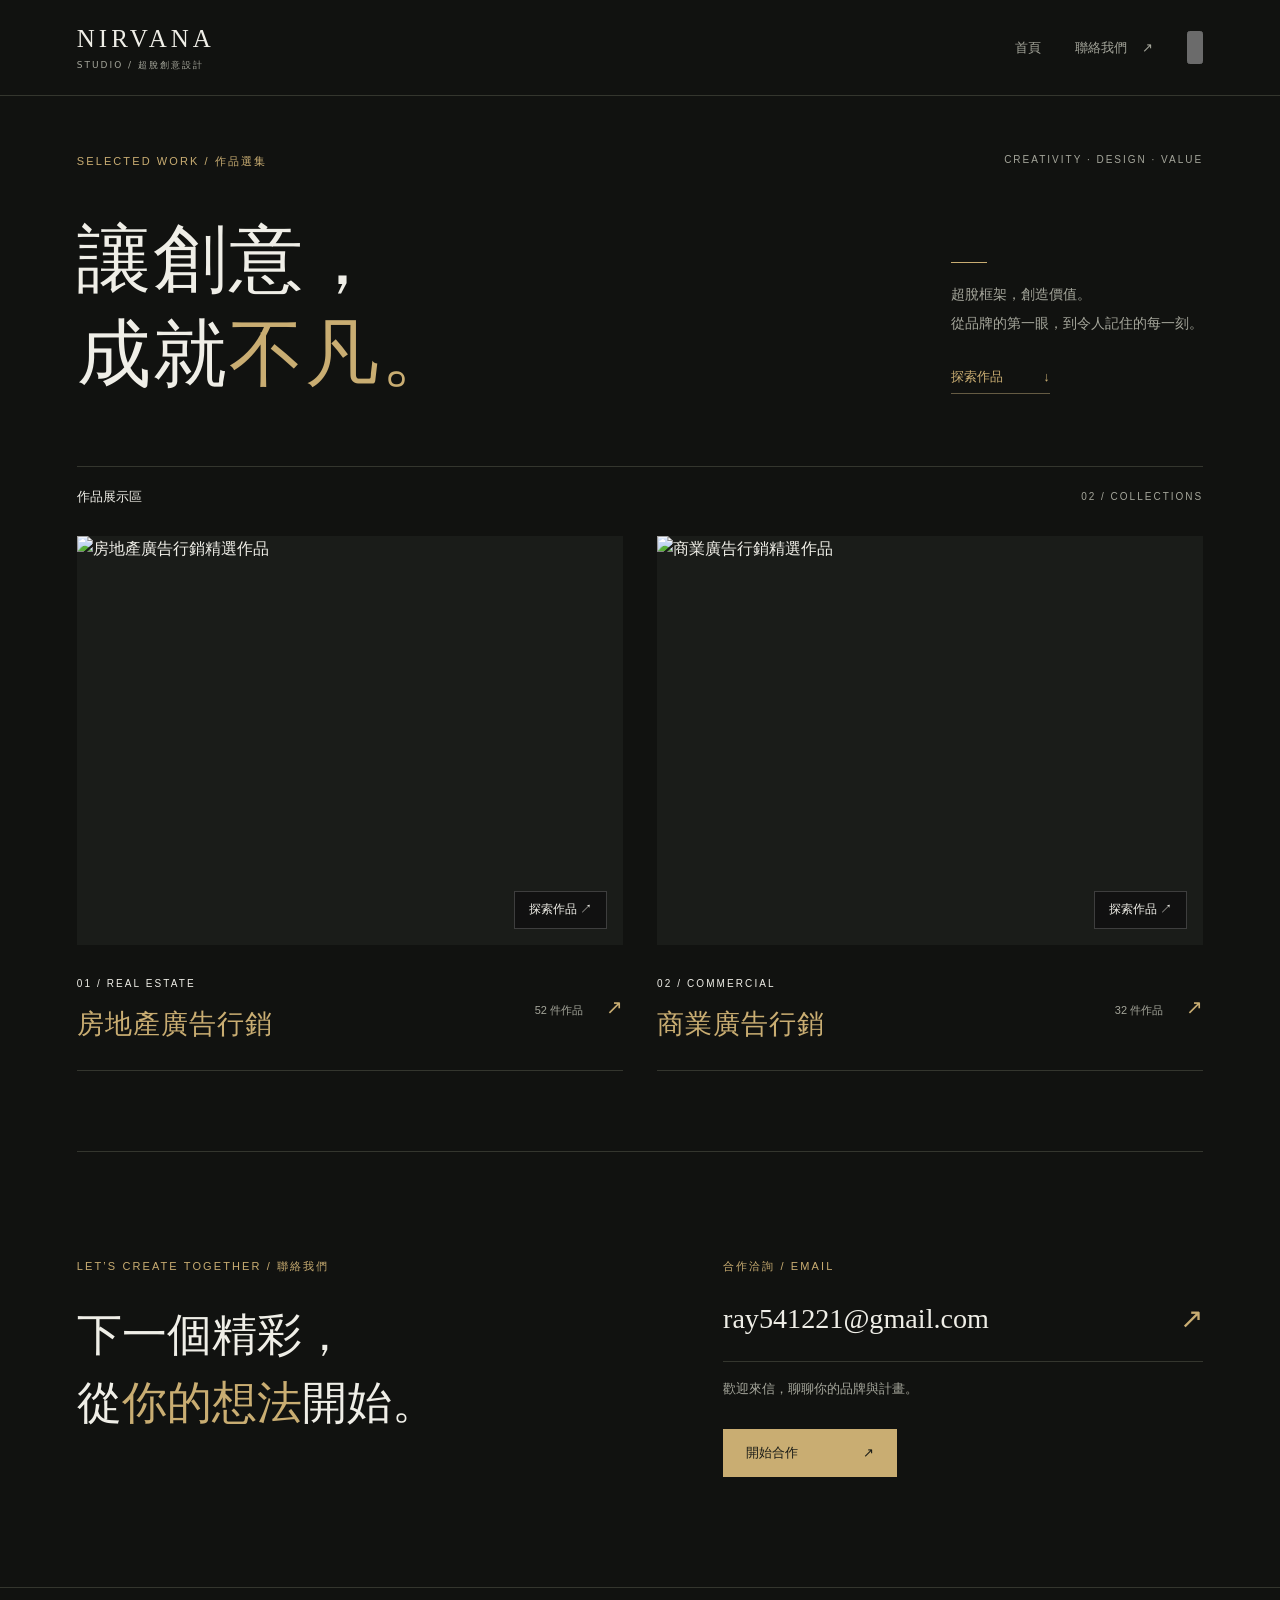
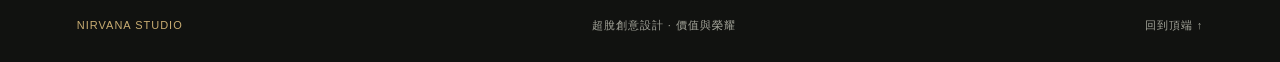
==== Nirvana_Studio/page2.html @ 7a921167 "Add portfolio music toggle to showcase page" ====
<!doctype html>
<html lang="zh-Hant">
<head>
  <meta charset="utf-8">
  <meta name="viewport" content="width=device-width, initial-scale=1">
  <meta name="theme-color" content="#111210">
  <meta name="description" content="Nirvana Studio 超脫創意設計，探索房地產廣告與商業品牌設計作品，讓創意成就價值與榮耀。">
  <title>作品展示與聯絡｜Nirvana Studio</title>
  <link rel="stylesheet" href="./studio.css?v=20261015">
  <script src="./audio.js?v=20261015" defer></script>
</head>
<body>
  <a class="skip-link" href="#main">跳至主要內容</a>
  <header class="site-header">
    <a class="brand" href="./index.html" aria-label="Nirvana Studio 首頁">NIRVANA<span>STUDIO / 超脫創意設計</span></a>
    <nav aria-label="主要導覽">
      <a href="./index.html">首頁</a>
      <a href="./page2.html#contact">聯絡我們 <span aria-hidden="true">↗</span></a>
    <button class="site-audio-toggle" data-audio-toggle type="button" aria-label="開啟背景音樂" aria-pressed="false" title="開啟背景音樂"><svg viewBox="0 0 360 360" aria-hidden="true" focusable="false"><g fill="none" stroke="currentColor" stroke-linecap="round" stroke-linejoin="round"><path d="M84 154h44l66-54v160l-66-54H84z" stroke-width="18"/><path data-audio-slash d="M112 108l154 144" stroke-width="21"/></g></svg></button></nav>
  </header>
  <audio id="portfolioAudio" data-portfolio-audio src="https://cdn.pixabay.com/download/audio/2026/03/29/audio_72a9ff54fb.mp3?filename=atlasaudio-ambient-cinematic-510518.mp3" preload="none"></audio>
  <main id="main">
    <section class="intro shell" id="works">
      <div class="intro-top"><span class="eyebrow">SELECTED WORK / 作品選集</span><span class="edition">CREATIVITY · DESIGN · VALUE</span></div>
      <div class="intro-row">
        <h1>讓創意，<br>成就<span class="gold">不凡。</span></h1>
        <div class="intro-note"><span class="small-rule"></span><p>超脫框架，創造價值。<br>從品牌的第一眼，到令人記住的每一刻。</p><a class="text-link" href="#collection">探索作品 <span aria-hidden="true">↓</span></a></div>
      </div>
      <div class="section-label" id="collection"><span>作品展示區</span><span>02 / COLLECTIONS</span></div>
      <div class="work-grid">
        <a class="work-card" href="./房地產廣告行銷.html"><div class="work-image"><img src="./assets/thumbs/房地產廣告行銷封面.webp" alt="房地產廣告行銷精選作品" width="960" height="720" decoding="async" fetchpriority="high"><span class="image-cta">探索作品 ↗</span></div><div class="work-meta"><div><span class="eyebrow" style="color:var(--ink)">01 / REAL ESTATE</span><h2 class="gold">房地產廣告行銷</h2></div><span class="work-count">52 件作品 <span aria-hidden="true">↗</span></span></div></a>
        <a class="work-card" href="./商業廣告行銷.html"><div class="work-image"><img src="./assets/thumbs/商業廣告行銷封面.webp" alt="商業廣告行銷精選作品" width="960" height="720" decoding="async" loading="lazy"><span class="image-cta">探索作品 ↗</span></div><div class="work-meta"><div><span class="eyebrow" style="color:var(--ink)">02 / COMMERCIAL</span><h2 class="gold">商業廣告行銷</h2></div><span class="work-count">32 件作品 <span aria-hidden="true">↗</span></span></div></a>
      </div>
    </section>
    <section class="contact shell" id="contact">
      <div><span class="eyebrow">LET’S CREATE TOGETHER / 聯絡我們</span><h2>下一個精彩，<br>從<span class="gold">你的想法</span>開始。</h2></div>
      <div class="contact-info"><span class="eyebrow">合作洽詢 / EMAIL</span><a class="email-link" href="mailto:ray541221@gmail.com">ray541221@gmail.com <span aria-hidden="true">↗</span></a><p>歡迎來信，聊聊你的品牌與計畫。</p><a class="contact-button" href="mailto:ray541221@gmail.com">開始合作 <span aria-hidden="true">↗</span></a></div>
    </section>
  </main>
  <footer class="site-footer"><a href="./index.html">NIRVANA STUDIO</a><span>超脫創意設計 · 價值與榮耀</span><a href="#main">回到頂端 ↑</a></footer>
</body>
</html>
---- Nirvana_Studio/studio.css ----
:root{color-scheme:dark;--bg:#111210;--panel:#1a1c19;--ink:#efeee7;--muted:#a5a69b;--gold:#c9ad72;--line:#34362e;--serif:Georgia,"Noto Serif TC","Songti TC",serif}
*{box-sizing:border-box}html{scroll-behavior:smooth;scroll-padding-top:110px}body{margin:0;background:var(--bg);color:var(--ink);font-family:-apple-system,BlinkMacSystemFont,"Segoe UI","Noto Sans TC",sans-serif;line-height:1.65}a{color:inherit;text-decoration:none}button{font:inherit;cursor:pointer}a,button{-webkit-tap-highlight-color:transparent}button:focus-visible,a:focus-visible{outline:2px solid var(--gold);outline-offset:6px}::selection{background:var(--gold);color:var(--bg)}[hidden]{display:none!important}.gold{color:var(--gold)}.muted{color:var(--muted)}.shell{width:min(1320px,88%);margin-inline:auto}.eyebrow{font-size:11px;font-weight:500;letter-spacing:2.1px;color:var(--gold)}.site-header{min-height:96px;padding:18px 6%;display:flex;align-items:center;justify-content:space-between;gap:28px;border-bottom:1px solid var(--line);background:var(--bg);position:sticky;top:0;z-index:10}.brand{font-family:var(--serif);letter-spacing:4px;font-size:25px;line-height:1.3}.brand span{display:block;font-family:system-ui,sans-serif;font-size:9px;letter-spacing:2px;margin-top:5px;color:var(--muted)}nav{display:flex;align-items:center;gap:34px}nav a{font-size:13px;color:var(--muted);padding-block:8px}nav a:hover,nav a[aria-current]{color:var(--gold)}nav a:last-child{border:1px solid #655b43;padding:10px 17px;color:var(--gold)}nav a span{margin-left:12px}.skip-link{position:fixed;top:-100px;left:12px;padding:12px;background:var(--gold);color:#111;z-index:50}.skip-link:focus{top:12px}.intro{padding-top:56px}.intro-top{display:flex;justify-content:space-between;gap:20px}.edition{font-size:10px;letter-spacing:2px;color:var(--muted)}.intro-row{display:flex;justify-content:space-between;align-items:flex-end;gap:50px;padding:42px 0 64px}h1,h2,p{margin:0}h1{font-family:var(--serif);font-size:clamp(44px,5.8vw,80px);line-height:1.28;font-weight:400;letter-spacing:2px}.intro-note{max-width:360px;padding-bottom:8px}.intro-note p{color:var(--muted);font-size:14px;line-height:2.1;margin:17px 0 24px}.small-rule{display:block;width:36px;height:1px;background:var(--gold)}.text-link{color:var(--gold);display:inline-flex;gap:40px;align-items:center;font-size:13px;border-bottom:1px solid #655b43;padding:0 0 6px}.section-label{display:flex;align-items:center;justify-content:space-between;border-top:1px solid var(--line);padding:19px 0 28px;font-size:13px}.section-label span:last-child{font-size:10px;letter-spacing:2px;color:var(--muted)}.work-grid{display:grid;grid-template-columns:1fr 1fr;gap:34px}.work-card{display:block;min-width:0}.work-image{position:relative;overflow:hidden;aspect-ratio:4/3;background:var(--panel)}.work-image img{width:100%;height:100%;display:block;object-fit:contain;transition:transform .35s ease}.work-card:hover .work-image img{transform:scale(1.025)}.image-cta{position:absolute;bottom:16px;right:16px;background:#111e;color:var(--ink);font-size:12px;padding:8px 14px;border:1px solid #ffffff30}.work-meta{display:flex;justify-content:space-between;align-items:center;gap:14px;padding:24px 0;border-bottom:1px solid var(--line)}.work-meta .eyebrow{font-size:10px}.work-meta h2{font-size:clamp(20px,2.1vw,29px);font-weight:400;letter-spacing:1px;margin-top:6px}.work-count{color:var(--muted);font-size:11px;white-space:nowrap}.work-count span{color:var(--gold);margin-left:20px;font-size:20px}.contact{display:grid;grid-template-columns:1.2fr 1fr;gap:70px;padding-block:100px 110px;margin-top:80px;border-top:1px solid var(--line)}.contact h2{font-family:var(--serif);font-size:clamp(32px,3.5vw,48px);font-weight:400;line-height:1.5;margin:24px 0 20px}.contact p{color:var(--muted);font-size:13px}.contact-info{align-self:center;min-width:0}.email-link{font-family:var(--serif);font-size:clamp(18px,2.2vw,29px);display:flex;gap:15px;justify-content:space-between;border-bottom:1px solid var(--line);padding:18px 0;margin-bottom:16px;overflow-wrap:anywhere}.email-link span{color:var(--gold)}.contact-button{display:inline-flex;justify-content:space-between;gap:65px;background:var(--gold);color:#191b16;padding:13px 23px;margin-top:30px;font-size:13px}.site-footer{display:flex;justify-content:space-between;gap:24px;padding:28px 6%;border-top:1px solid var(--line);font-size:11px;letter-spacing:1px;color:var(--muted)}.site-footer>a:first-child{color:var(--gold)}.portfolio{padding-top:30px;padding-bottom:60px}.back-link{font-size:12px;color:var(--muted)}.portfolio-heading{display:flex;justify-content:space-between;align-items:flex-end;gap:30px;padding:45px 0}.portfolio-heading h1{font-size:clamp(32px,4.5vw,58px);margin-top:16px}.portfolio-heading p{font-size:13px;line-height:2}.filters{display:flex;gap:8px;flex-wrap:wrap;padding:23px 0;border-top:1px solid var(--line);border-bottom:1px solid var(--line)}.filters button{border:1px solid var(--line);background:transparent;color:var(--muted);font-size:12px;min-height:44px;padding:9px 16px}.filters button[aria-pressed=true]{background:var(--gold);border-color:var(--gold);color:#171910}.filters button:hover{border-color:var(--gold)}.result-count{color:var(--muted);font-size:12px;padding-top:18px}.portfolio-group{margin-top:40px}.group-heading{display:flex;align-items:center;justify-content:space-between;margin-bottom:20px}.group-heading h2{font-family:var(--serif);font-weight:400;font-size:24px}.group-heading>span{color:var(--gold);font-size:10px;letter-spacing:2px}.gallery{display:grid;grid-template-columns:repeat(3,minmax(0,1fr));gap:28px 22px}.artwork{display:block;min-width:0}.artwork-frame{aspect-ratio:4/3;position:relative;overflow:hidden;background:var(--panel)}.artwork img{width:100%;height:100%;object-fit:contain;display:block;transition:transform .25s}.artwork:hover img{transform:scale(1.025)}.artwork-zoom{position:absolute;right:10px;bottom:10px;background:#111d;color:var(--gold);width:30px;height:30px;text-align:center;line-height:30px;border:1px solid #ffffff26}.artwork-caption{display:flex;justify-content:space-between;gap:10px;font-size:11px;color:var(--muted);padding-top:12px}.artwork-caption>span:last-child{color:var(--gold)}.portfolio-cta{margin-top:65px;padding-top:30px;border-top:1px solid var(--line);display:flex;justify-content:space-between;gap:25px;font-size:14px}.viewer{position:fixed;inset:0;width:100%;height:100%;max-width:none;max-height:none;margin:0;border:0;padding:0;background:#0d0e0c;color:var(--ink);overflow:hidden}.viewer[open]{display:flex;flex-direction:column}.viewer::backdrop{background:#000e}.viewer-toolbar{display:flex;justify-content:space-between;align-items:center;gap:15px;padding:16px 24px;border-bottom:1px solid var(--line);min-height:78px}.viewer-toolbar>span{font-size:13px}.viewer-toolbar>div{display:flex;gap:10px;flex-shrink:0}.viewer button{background:transparent;color:var(--ink);border:1px solid var(--line);min-height:44px;min-width:44px;padding:8px 16px;font-size:13px}.viewer button:hover{border-color:var(--gold);color:var(--gold)}.viewer-stage{flex:1;min-height:0;position:relative;display:flex;align-items:center;justify-content:center;padding:18px;touch-action:pan-y pinch-zoom}.viewer-stage img{display:block;max-width:100%;max-height:100%;object-fit:contain}.viewer-stage p{position:absolute;bottom:20px;background:#111e;color:var(--ink);padding:6px 14px;font-size:12px}.viewer-stage p:empty{display:none}.viewer-bottom{display:flex;gap:35px;align-items:center;justify-content:center;padding:14px 20px 20px}.viewer-bottom span{font-size:12px;min-width:75px;text-align:center;color:var(--muted)}
@media(min-width:1600px){.site-header,.site-footer{padding-inline:calc((100vw - 1320px)/2)}}
@media(max-width:900px){.gallery{grid-template-columns:repeat(2,minmax(0,1fr))}.intro-row{gap:25px}.intro-note{max-width:280px}.contact{gap:38px}.work-count{display:none}.portfolio-heading{align-items:flex-start;flex-direction:column;gap:18px}}
@media(max-width:600px){html{scroll-padding-top:112px}.shell{width:88%}.site-header{min-height:88px;padding-block:15px;gap:12px}.brand{font-size:18px;letter-spacing:2.6px}.brand span{font-size:7px;letter-spacing:.8px}nav{gap:14px}nav a{font-size:11px}nav a:last-child{padding:8px 0;border:none}nav a span{display:none}.intro{padding-top:30px}.edition{display:none}.eyebrow{font-size:9px;letter-spacing:1.5px}.intro-row{display:block;padding:30px 0 38px}h1{font-size:46px}.intro-note{max-width:none;margin-top:25px}.small-rule{display:none}.intro-note p{font-size:12px;margin:0 0 18px}.work-grid{grid-template-columns:1fr;gap:34px}.work-meta{padding:18px 0}.work-count{display:block}.work-meta h2{font-size:23px}.contact{grid-template-columns:1fr;gap:34px;padding-block:48px 55px;margin-top:52px}.contact h2{font-size:34px;margin:18px 0}.email-link{font-size:23px}.site-footer{flex-wrap:wrap;gap:14px;font-size:9px}.site-footer>span{order:3;flex-basis:100%}.portfolio{padding-top:22px}.portfolio-heading{padding:30px 0}.portfolio-heading h1{font-size:34px;letter-spacing:1px}.portfolio-heading p{font-size:12px}.filters{gap:7px}.filters button{padding:8px 11px;font-size:11px}.gallery{grid-template-columns:1fr;gap:25px}.group-heading h2{font-size:23px}.portfolio-cta{flex-direction:column;align-items:flex-start}.viewer-toolbar{padding:12px;gap:8px}.viewer-toolbar>span{font-size:11px}.viewer-toolbar>div{gap:6px}.viewer button{padding:8px 10px;font-size:12px}.viewer-stage{padding:8px}.viewer-bottom{padding-bottom:max(18px,env(safe-area-inset-bottom))}}
@media(prefers-reduced-motion:reduce){html{scroll-behavior:auto}*,*::before,*::after{transition:none!important}}
.viewer{height:100dvh;min-height:100dvh}.viewer.viewer-css-fullscreen{position:fixed;inset:0;width:100vw;height:100dvh;max-width:none;max-height:none;margin:0;z-index:2147483647}.viewer.viewer-css-fullscreen .viewer-toolbar{padding-top:max(16px,env(safe-area-inset-top))}.viewer.viewer-css-fullscreen .viewer-bottom{padding-bottom:max(20px,env(safe-area-inset-bottom))}body.viewer-css-fullscreen-active{overflow:hidden}
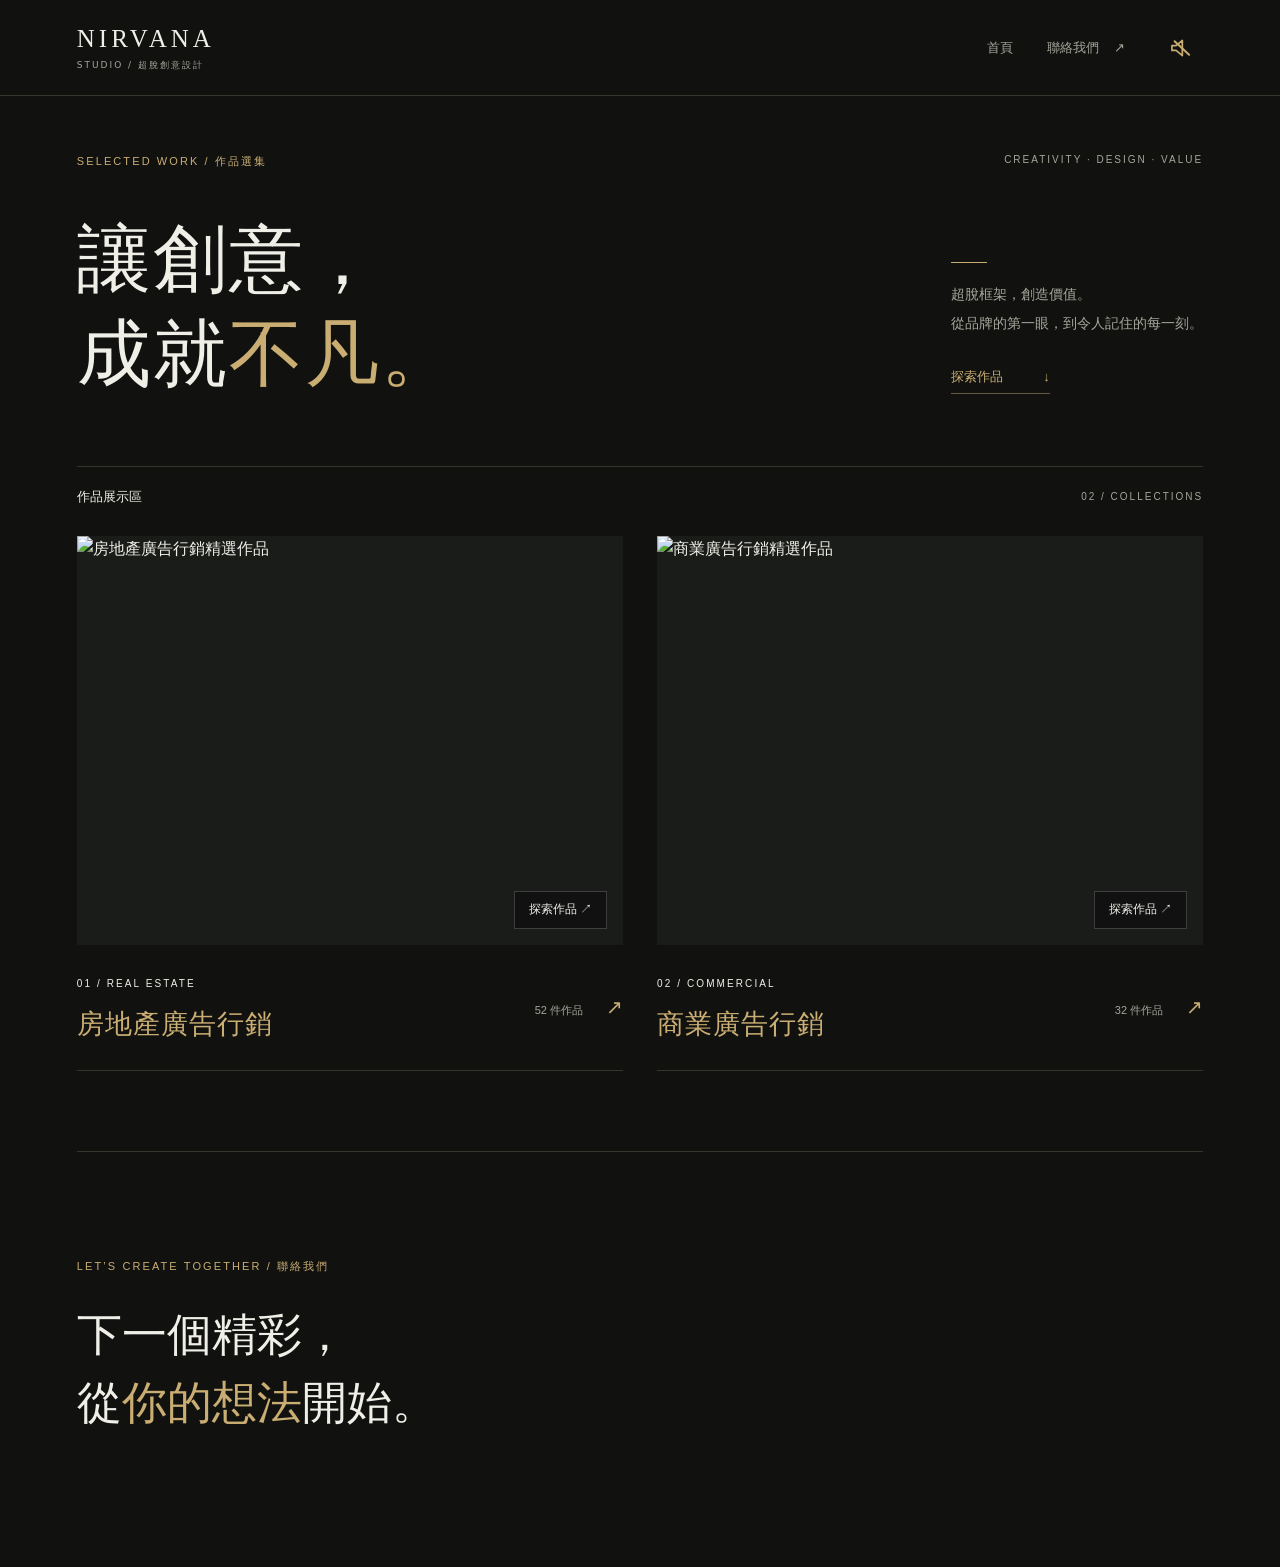
==== commit 0fb1509b: "Load self-hosted portfolio audio on showcase page" ====
--- a/Nirvana_Studio/page2.html
+++ b/Nirvana_Studio/page2.html
@@ -1,42 +1 @@
-<!doctype html>
-<html lang="zh-Hant">
-<head>
-  <meta charset="utf-8">
-  <meta name="viewport" content="width=device-width, initial-scale=1">
-  <meta name="theme-color" content="#111210">
-  <meta name="description" content="Nirvana Studio 超脫創意設計，探索房地產廣告與商業品牌設計作品，讓創意成就價值與榮耀。">
-  <title>作品展示與聯絡｜Nirvana Studio</title>
-  <link rel="stylesheet" href="./studio.css?v=20261015">
-  <script src="./audio.js?v=20261015" defer></script>
-</head>
-<body>
-  <a class="skip-link" href="#main">跳至主要內容</a>
-  <header class="site-header">
-    <a class="brand" href="./index.html" aria-label="Nirvana Studio 首頁">NIRVANA<span>STUDIO / 超脫創意設計</span></a>
-    <nav aria-label="主要導覽">
-      <a href="./index.html">首頁</a>
-      <a href="./page2.html#contact">聯絡我們 <span aria-hidden="true">↗</span></a>
-    <button class="site-audio-toggle" data-audio-toggle type="button" aria-label="開啟背景音樂" aria-pressed="false" title="開啟背景音樂"><svg viewBox="0 0 360 360" aria-hidden="true" focusable="false"><g fill="none" stroke="currentColor" stroke-linecap="round" stroke-linejoin="round"><path d="M84 154h44l66-54v160l-66-54H84z" stroke-width="18"/><path data-audio-slash d="M112 108l154 144" stroke-width="21"/></g></svg></button></nav>
-  </header>
-  <audio id="portfolioAudio" data-portfolio-audio src="https://cdn.pixabay.com/download/audio/2026/03/29/audio_72a9ff54fb.mp3?filename=atlasaudio-ambient-cinematic-510518.mp3" preload="none"></audio>
-  <main id="main">
-    <section class="intro shell" id="works">
-      <div class="intro-top"><span class="eyebrow">SELECTED WORK / 作品選集</span><span class="edition">CREATIVITY · DESIGN · VALUE</span></div>
-      <div class="intro-row">
-        <h1>讓創意，<br>成就<span class="gold">不凡。</span></h1>
-        <div class="intro-note"><span class="small-rule"></span><p>超脫框架，創造價值。<br>從品牌的第一眼，到令人記住的每一刻。</p><a class="text-link" href="#collection">探索作品 <span aria-hidden="true">↓</span></a></div>
-      </div>
-      <div class="section-label" id="collection"><span>作品展示區</span><span>02 / COLLECTIONS</span></div>
-      <div class="work-grid">
-        <a class="work-card" href="./房地產廣告行銷.html"><div class="work-image"><img src="./assets/thumbs/房地產廣告行銷封面.webp" alt="房地產廣告行銷精選作品" width="960" height="720" decoding="async" fetchpriority="high"><span class="image-cta">探索作品 ↗</span></div><div class="work-meta"><div><span class="eyebrow" style="color:var(--ink)">01 / REAL ESTATE</span><h2 class="gold">房地產廣告行銷</h2></div><span class="work-count">52 件作品 <span aria-hidden="true">↗</span></span></div></a>
-        <a class="work-card" href="./商業廣告行銷.html"><div class="work-image"><img src="./assets/thumbs/商業廣告行銷封面.webp" alt="商業廣告行銷精選作品" width="960" height="720" decoding="async" loading="lazy"><span class="image-cta">探索作品 ↗</span></div><div class="work-meta"><div><span class="eyebrow" style="color:var(--ink)">02 / COMMERCIAL</span><h2 class="gold">商業廣告行銷</h2></div><span class="work-count">32 件作品 <span aria-hidden="true">↗</span></span></div></a>
-      </div>
-    </section>
-    <section class="contact shell" id="contact">
-      <div><span class="eyebrow">LET’S CREATE TOGETHER / 聯絡我們</span><h2>下一個精彩，<br>從<span class="gold">你的想法</span>開始。</h2></div>
-      <div class="contact-info"><span class="eyebrow">合作洽詢 / EMAIL</span><a class="email-link" href="mailto:ray541221@gmail.com">ray541221@gmail.com <span aria-hidden="true">↗</span></a><p>歡迎來信，聊聊你的品牌與計畫。</p><a class="contact-button" href="mailto:ray541221@gmail.com">開始合作 <span aria-hidden="true">↗</span></a></div>
-    </section>
-  </main>
-  <footer class="site-footer"><a href="./index.html">NIRVANA STUDIO</a><span>超脫創意設計 · 價值與榮耀</span><a href="#main">回到頂端 ↑</a></footer>
-</body>
-</html>
+<!doctype html><html lang="zh-Hant"><head>  <meta charset="utf-8">  <meta name="viewport" content="width=device-width, initial-scale=1">  <meta name="theme-color" content="#111210">  <meta name="description" content="Nirvana Studio 超脫創意設計，探索房地產廣告與商業品牌設計作品，讓創意成就價值與榮耀。">  <title>作品展示與聯絡｜Nirvana Studio</title>  <link rel="stylesheet" href="./studio.css?v=20261015">  <script src="./audio.js/audio.js?v=20261016" defer></script></head><body>  <a class="skip-link" href="#main">跳至主要內容</a>  <header class="site-header">    <a class="brand" href="./index.html" aria-label="Nirvana Studio 首頁">NIRVANA<span>STUDIO / 超脫創意設計</span></a>    <nav aria-label="主要導覽">      <a href="./index.html">首頁</a>      <a href="./page2.html#contact">聯絡我們 <span aria-hidden="true">↗</span></a>    <button class="site-audio-toggle" data-audio-toggle type="button" aria-label="開啟背景音樂" aria-pressed="false" title="開啟背景音樂"><svg viewBox="0 0 360 360" aria-hidden="true" focusable="false"><g fill="none" stroke="currentColor" stroke-linecap="round" stroke-linejoin="round"><path d="M84 154h44l66-54v160l-66-54H84z" stroke-width="18"/><path data-audio-slash d="M112 108l154 144" stroke-width="21"/></g></svg></button></nav>  </header>  <audio id="portfolioAudio" data-portfolio-audio src="https://cdn.pixabay.com/download/audio/2026/03/29/audio_72a9ff54fb.mp3?filename=atlasaudio-ambient-cinematic-510518.mp3" preload="none"></audio>  <main id="main">    <section class="intro shell" id="works">      <div class="intro-top"><span class="eyebrow">SELECTED WORK / 作品選集</span><span class="edition">CREATIVITY · DESIGN · VALUE</span></div>      <div class="intro-row">        <h1>讓創意，<br>成就<span class="gold">不凡。</span></h1>        <div class="intro-note"><span class="small-rule"></span><p>超脫框架，創造價值。<br>從品牌的第一眼，到令人記住的每一刻。</p><a class="text-link" href="#collection">探索作品 <span aria-hidden="true">↓</span></a></div>      </div>      <div class="section-label" id="collection"><span>作品展示區</span><span>02 / COLLECTIONS</span></div>      <div class="work-grid">        <a class="work-card" href="./房地產廣告行銷.html"><div class="work-image"><img src="./assets/thumbs/房地產廣告行銷封面.webp" alt="房地產廣告行銷精選作品" width="960" height="720" decoding="async" fetchpriority="high"><span class="image-cta">探索作品 ↗</span></div><div class="work-meta"><div><span class="eyebrow" style="color:var(--ink)">01 / REAL ESTATE</span><h2 class="gold">房地產廣告行銷</h2></div><span class="work-count">52 件作品 <span aria-hidden="true">↗</span></span></div></a>        <a class="work-card" href="./商業廣告行銷.html"><div class="work-image"><img src="./assets/thumbs/商業廣告行銷封面.webp" alt="商業廣告行銷精選作品" width="960" height="720" decoding="async" loading="lazy"><span class="image-cta">探索作品 ↗</span></div><div class="work-meta"><div><span class="eyebrow" style="color:var(--ink)">02 / COMMERCIAL</span><h2 class="gold">商業廣告行銷</h2></div><span class="work-count">32 件作品 <span aria-hidden="true">↗</span></span></div></a>      </div>    </section>    <section class="contact shell" id="contact">      <div><span class="eyebrow">LET’S CREATE TOGETHER / 聯絡我們</span><h2>下一個精彩，<br>從<span class="gold">你的想法</span>開始。</h2></div>
--- a/Nirvana_Studio/studio.css
+++ b/Nirvana_Studio/studio.css
@@ -5,3 +5,4 @@
 @media(max-width:600px){html{scroll-padding-top:112px}.shell{width:88%}.site-header{min-height:88px;padding-block:15px;gap:12px}.brand{font-size:18px;letter-spacing:2.6px}.brand span{font-size:7px;letter-spacing:.8px}nav{gap:14px}nav a{font-size:11px}nav a:last-child{padding:8px 0;border:none}nav a span{display:none}.intro{padding-top:30px}.edition{display:none}.eyebrow{font-size:9px;letter-spacing:1.5px}.intro-row{display:block;padding:30px 0 38px}h1{font-size:46px}.intro-note{max-width:none;margin-top:25px}.small-rule{display:none}.intro-note p{font-size:12px;margin:0 0 18px}.work-grid{grid-template-columns:1fr;gap:34px}.work-meta{padding:18px 0}.work-count{display:block}.work-meta h2{font-size:23px}.contact{grid-template-columns:1fr;gap:34px;padding-block:48px 55px;margin-top:52px}.contact h2{font-size:34px;margin:18px 0}.email-link{font-size:23px}.site-footer{flex-wrap:wrap;gap:14px;font-size:9px}.site-footer>span{order:3;flex-basis:100%}.portfolio{padding-top:22px}.portfolio-heading{padding:30px 0}.portfolio-heading h1{font-size:34px;letter-spacing:1px}.portfolio-heading p{font-size:12px}.filters{gap:7px}.filters button{padding:8px 11px;font-size:11px}.gallery{grid-template-columns:1fr;gap:25px}.group-heading h2{font-size:23px}.portfolio-cta{flex-direction:column;align-items:flex-start}.viewer-toolbar{padding:12px;gap:8px}.viewer-toolbar>span{font-size:11px}.viewer-toolbar>div{gap:6px}.viewer button{padding:8px 10px;font-size:12px}.viewer-stage{padding:8px}.viewer-bottom{padding-bottom:max(18px,env(safe-area-inset-bottom))}}
 @media(prefers-reduced-motion:reduce){html{scroll-behavior:auto}*,*::before,*::after{transition:none!important}}
 .viewer{height:100dvh;min-height:100dvh}.viewer.viewer-css-fullscreen{position:fixed;inset:0;width:100vw;height:100dvh;max-width:none;max-height:none;margin:0;z-index:2147483647}.viewer.viewer-css-fullscreen .viewer-toolbar{padding-top:max(16px,env(safe-area-inset-top))}.viewer.viewer-css-fullscreen .viewer-bottom{padding-bottom:max(20px,env(safe-area-inset-bottom))}body.viewer-css-fullscreen-active{overflow:hidden}
+.site-audio-toggle{width:44px;height:44px;display:grid;place-items:center;padding:0;border:0;background:transparent;color:var(--gold);flex:0 0 44px}.site-audio-toggle svg{width:34px;height:34px;display:block}.site-audio-toggle:hover{color:var(--ink)}audio[data-portfolio-audio]{display:none}
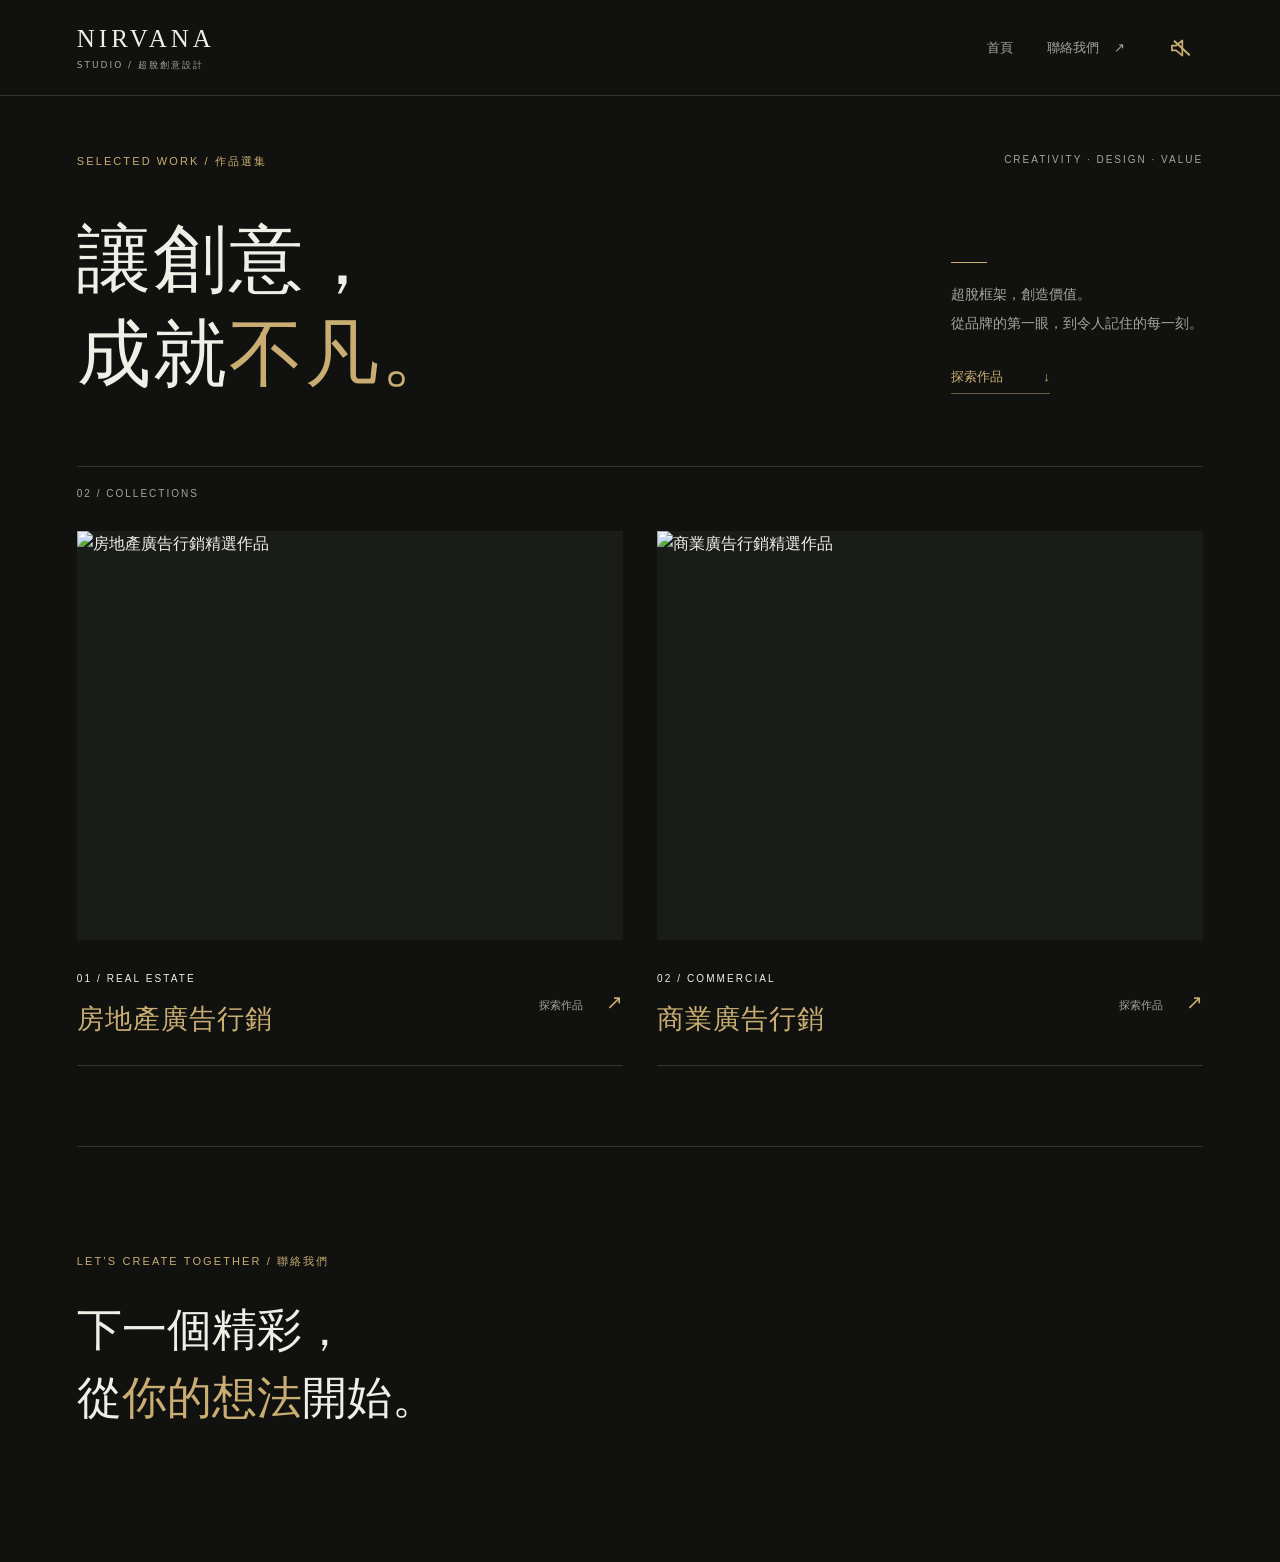
==== commit f9e1699a: "Simplify portfolio entry links" ====
--- a/Nirvana_Studio/page2.html
+++ b/Nirvana_Studio/page2.html
@@ -1 +1,2 @@
-<!doctype html><html lang="zh-Hant"><head>  <meta charset="utf-8">  <meta name="viewport" content="width=device-width, initial-scale=1">  <meta name="theme-color" content="#111210">  <meta name="description" content="Nirvana Studio 超脫創意設計，探索房地產廣告與商業品牌設計作品，讓創意成就價值與榮耀。">  <title>作品展示與聯絡｜Nirvana Studio</title>  <link rel="stylesheet" href="./studio.css?v=20261015">  <script src="./audio.js/audio.js?v=20261016" defer></script></head><body>  <a class="skip-link" href="#main">跳至主要內容</a>  <header class="site-header">    <a class="brand" href="./index.html" aria-label="Nirvana Studio 首頁">NIRVANA<span>STUDIO / 超脫創意設計</span></a>    <nav aria-label="主要導覽">      <a href="./index.html">首頁</a>      <a href="./page2.html#contact">聯絡我們 <span aria-hidden="true">↗</span></a>    <button class="site-audio-toggle" data-audio-toggle type="button" aria-label="開啟背景音樂" aria-pressed="false" title="開啟背景音樂"><svg viewBox="0 0 360 360" aria-hidden="true" focusable="false"><g fill="none" stroke="currentColor" stroke-linecap="round" stroke-linejoin="round"><path d="M84 154h44l66-54v160l-66-54H84z" stroke-width="18"/><path data-audio-slash d="M112 108l154 144" stroke-width="21"/></g></svg></button></nav>  </header>  <audio id="portfolioAudio" data-portfolio-audio src="https://cdn.pixabay.com/download/audio/2026/03/29/audio_72a9ff54fb.mp3?filename=atlasaudio-ambient-cinematic-510518.mp3" preload="none"></audio>  <main id="main">    <section class="intro shell" id="works">      <div class="intro-top"><span class="eyebrow">SELECTED WORK / 作品選集</span><span class="edition">CREATIVITY · DESIGN · VALUE</span></div>      <div class="intro-row">        <h1>讓創意，<br>成就<span class="gold">不凡。</span></h1>        <div class="intro-note"><span class="small-rule"></span><p>超脫框架，創造價值。<br>從品牌的第一眼，到令人記住的每一刻。</p><a class="text-link" href="#collection">探索作品 <span aria-hidden="true">↓</span></a></div>      </div>      <div class="section-label" id="collection"><span>作品展示區</span><span>02 / COLLECTIONS</span></div>      <div class="work-grid">        <a class="work-card" href="./房地產廣告行銷.html"><div class="work-image"><img src="./assets/thumbs/房地產廣告行銷封面.webp" alt="房地產廣告行銷精選作品" width="960" height="720" decoding="async" fetchpriority="high"><span class="image-cta">探索作品 ↗</span></div><div class="work-meta"><div><span class="eyebrow" style="color:var(--ink)">01 / REAL ESTATE</span><h2 class="gold">房地產廣告行銷</h2></div><span class="work-count">52 件作品 <span aria-hidden="true">↗</span></span></div></a>        <a class="work-card" href="./商業廣告行銷.html"><div class="work-image"><img src="./assets/thumbs/商業廣告行銷封面.webp" alt="商業廣告行銷精選作品" width="960" height="720" decoding="async" loading="lazy"><span class="image-cta">探索作品 ↗</span></div><div class="work-meta"><div><span class="eyebrow" style="color:var(--ink)">02 / COMMERCIAL</span><h2 class="gold">商業廣告行銷</h2></div><span class="work-count">32 件作品 <span aria-hidden="true">↗</span></span></div></a>      </div>    </section>    <section class="contact shell" id="contact">      <div><span class="eyebrow">LET’S CREATE TOGETHER / 聯絡我們</span><h2>下一個精彩，<br>從<span class="gold">你的想法</span>開始。</h2></div>
+<!doctype html><html lang="zh-Hant"><head>  <meta charset="utf-8">  <meta name="viewport" content="width=device-width, initial-scale=1">  <meta name="theme-color" content="#111210">  <meta name="description" content="Nirvana Studio 超脫創意設計，探索房地產廣告與商業品牌設計作品，讓創意成就價值與榮耀。">  <title>作品展示與聯絡｜Nirvana Studio</title>  <link rel="stylesheet" href="./studio.css?v=20261015">  <script src="./audio.js/audio.js?v=20261020" defer></script></head><body>  <a class="skip-link" href="#main">跳至主要內容</a>  <header class="site-header">    <a class="brand" href="./index.html" aria-label="Nirvana Studio 首頁">NIRVANA<span>STUDIO / 超脫創意設計</span></a>    <nav aria-label="主要導覽">      <a href="./index.html">首頁</a>      <a href="./page2.html#contact">聯絡我們 <span aria-hidden="true">↗</span></a>    <button class="site-audio-toggle" data-audio-toggle type="button" aria-label="開啟背景音樂" aria-pressed="false" title="開啟背景音樂"><svg viewBox="0 0 360 360" aria-hidden="true" focusable="false"><g fill="none" stroke="currentColor" stroke-linecap="round" stroke-linejoin="round"><path d="M84 154h44l66-54v160l-66-54H84z" stroke-width="18"/><path data-audio-slash d="M112 108l154 144" stroke-width="21"/></g></svg></button></nav>  </header>  <audio id="portfolioAudio" data-portfolio-audio src="https://cdn.pixabay.com/download/audio/2026/03/29/audio_72a9ff54fb.mp3?filename=atlasaudio-ambient-cinematic-510518.mp3" preload="none"></audio>  <main id="main">    <section class="intro shell" id="works">      <div class="intro-top"><span class="eyebrow">SELECTED WORK / 作品選集</span><span class="edition">CREATIVITY · DESIGN · VALUE</span></div>      <div class="intro-row">        <h1>讓創意，<br>成就<span class="gold">不凡。</span></h1>        <div class="intro-note"><span class="small-rule"></span><p>超脫框架，創造價值。<br>從品牌的第一眼，到令人記住的每一刻。</p><a class="text-link" href="#collection">探索作品 <span aria-hidden="true">↓</span></a></div>      </div>      <div class="section-label" id="collection"><span>02 / COLLECTIONS</span></div>      <div class="work-grid">        <a class="work-card" href="./房地產廣告行銷.html"><div class="work-image"><img src="./assets/thumbs/房地產廣告行銷封面.webp" alt="房地產廣告行銷精選作品" width="960" height="720" decoding="async" fetchpriority="high"></div><div class="work-meta"><div><span class="eyebrow" style="color:var(--ink)">01 / REAL ESTATE</span><h2 class="gold">房地產廣告行銷</h2></div><span class="work-count gold">探索作品 <span aria-hidden="true">↗</span></span></div></a>        <a class="work-card" href="./商業廣告行銷.html"><div class="work-image"><img src="./assets/thumbs/商業廣告行銷封面.webp" alt="商業廣告行銷精選作品" width="960" height="720" decoding="async" loading="lazy"></div><div class="work-meta"><div><span class="eyebrow" style="color:var(--ink)">02 / COMMERCIAL</span><h2 class="gold">商業廣告行銷</h2></div><span class="work-count gold">探索作品 <span aria-hidden="true">↗</span></span></div></a>      </div>    </section>    <section class="contact shell" id="contact">      <div><span class="eyebrow">LET’S CREATE TOGETHER / 聯絡我們</span><h2>下一個精彩，<br>從<span class="gold">你的想法</span>開始。</h2></div>
+
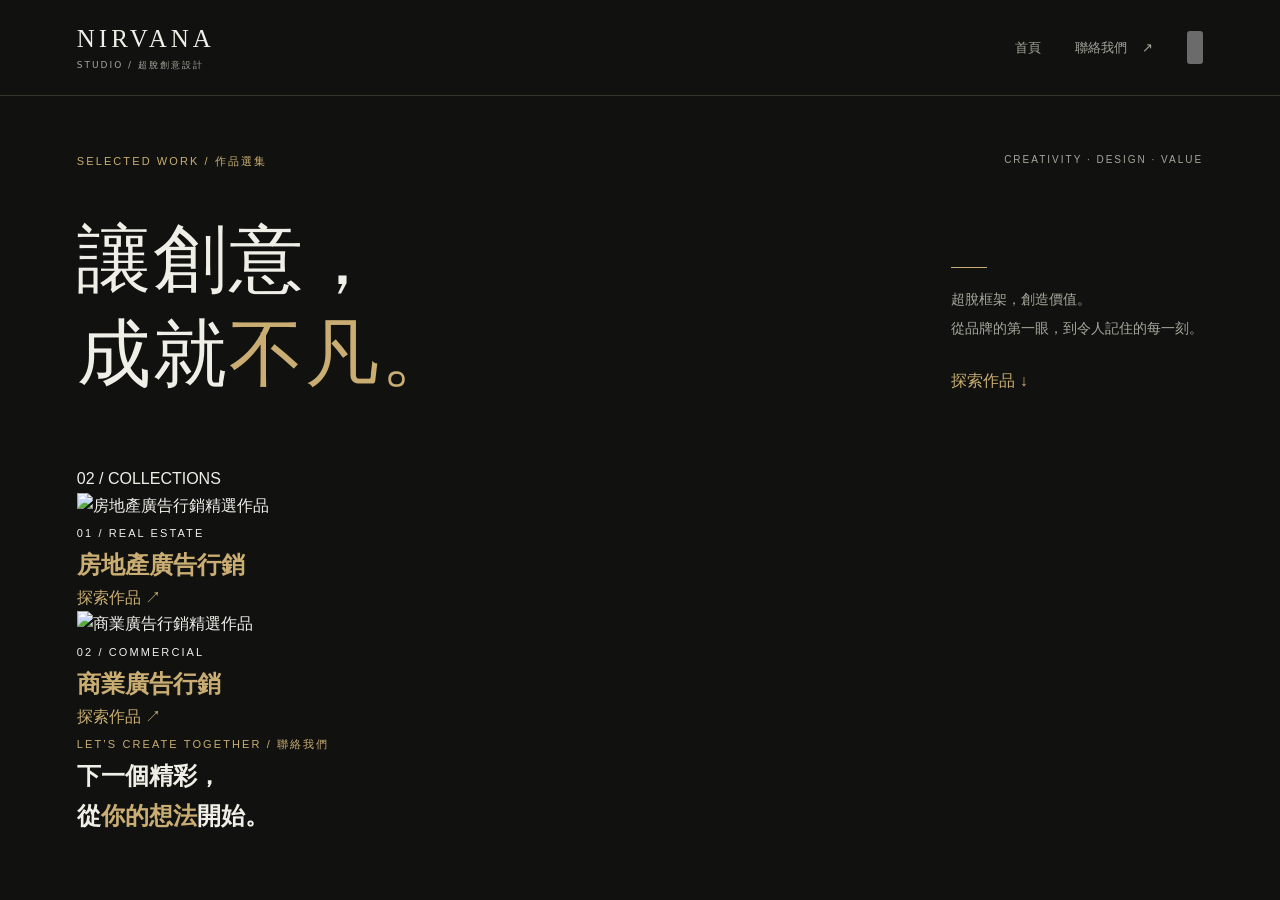
==== commit 3c9bb60a: "Bust page2 CSS cache for gold entry labels Updated the stylesheet version in the page header." ====
--- a/Nirvana_Studio/page2.html
+++ b/Nirvana_Studio/page2.html
@@ -1,2 +1,2 @@
-<!doctype html><html lang="zh-Hant"><head>  <meta charset="utf-8">  <meta name="viewport" content="width=device-width, initial-scale=1">  <meta name="theme-color" content="#111210">  <meta name="description" content="Nirvana Studio 超脫創意設計，探索房地產廣告與商業品牌設計作品，讓創意成就價值與榮耀。">  <title>作品展示與聯絡｜Nirvana Studio</title>  <link rel="stylesheet" href="./studio.css?v=20261015">  <script src="./audio.js/audio.js?v=20261020" defer></script></head><body>  <a class="skip-link" href="#main">跳至主要內容</a>  <header class="site-header">    <a class="brand" href="./index.html" aria-label="Nirvana Studio 首頁">NIRVANA<span>STUDIO / 超脫創意設計</span></a>    <nav aria-label="主要導覽">      <a href="./index.html">首頁</a>      <a href="./page2.html#contact">聯絡我們 <span aria-hidden="true">↗</span></a>    <button class="site-audio-toggle" data-audio-toggle type="button" aria-label="開啟背景音樂" aria-pressed="false" title="開啟背景音樂"><svg viewBox="0 0 360 360" aria-hidden="true" focusable="false"><g fill="none" stroke="currentColor" stroke-linecap="round" stroke-linejoin="round"><path d="M84 154h44l66-54v160l-66-54H84z" stroke-width="18"/><path data-audio-slash d="M112 108l154 144" stroke-width="21"/></g></svg></button></nav>  </header>  <audio id="portfolioAudio" data-portfolio-audio src="https://cdn.pixabay.com/download/audio/2026/03/29/audio_72a9ff54fb.mp3?filename=atlasaudio-ambient-cinematic-510518.mp3" preload="none"></audio>  <main id="main">    <section class="intro shell" id="works">      <div class="intro-top"><span class="eyebrow">SELECTED WORK / 作品選集</span><span class="edition">CREATIVITY · DESIGN · VALUE</span></div>      <div class="intro-row">        <h1>讓創意，<br>成就<span class="gold">不凡。</span></h1>        <div class="intro-note"><span class="small-rule"></span><p>超脫框架，創造價值。<br>從品牌的第一眼，到令人記住的每一刻。</p><a class="text-link" href="#collection">探索作品 <span aria-hidden="true">↓</span></a></div>      </div>      <div class="section-label" id="collection"><span>02 / COLLECTIONS</span></div>      <div class="work-grid">        <a class="work-card" href="./房地產廣告行銷.html"><div class="work-image"><img src="./assets/thumbs/房地產廣告行銷封面.webp" alt="房地產廣告行銷精選作品" width="960" height="720" decoding="async" fetchpriority="high"></div><div class="work-meta"><div><span class="eyebrow" style="color:var(--ink)">01 / REAL ESTATE</span><h2 class="gold">房地產廣告行銷</h2></div><span class="work-count gold">探索作品 <span aria-hidden="true">↗</span></span></div></a>        <a class="work-card" href="./商業廣告行銷.html"><div class="work-image"><img src="./assets/thumbs/商業廣告行銷封面.webp" alt="商業廣告行銷精選作品" width="960" height="720" decoding="async" loading="lazy"></div><div class="work-meta"><div><span class="eyebrow" style="color:var(--ink)">02 / COMMERCIAL</span><h2 class="gold">商業廣告行銷</h2></div><span class="work-count gold">探索作品 <span aria-hidden="true">↗</span></span></div></a>      </div>    </section>    <section class="contact shell" id="contact">      <div><span class="eyebrow">LET’S CREATE TOGETHER / 聯絡我們</span><h2>下一個精彩，<br>從<span class="gold">你的想法</span>開始。</h2></div>
+<!doctype html><html lang="zh-Hant"><head>  <meta charset="utf-8">  <meta name="viewport" content="width=device-width, initial-scale=1">  <meta name="theme-color" content="#111210">  <meta name="description" content="Nirvana Studio 超脫創意設計，探索房地產廣告與商業品牌設計作品，讓創意成就價值與榮耀。">  <title>作品展示與聯絡｜Nirvana Studio</title>  <link rel="stylesheet" href="./studio.css?v=20261014-gold">  <script src="./audio.js/audio.js?v=20261020" defer></script></head><body>  <a class="skip-link" href="#main">跳至主要內容</a>  <header class="site-header">    <a class="brand" href="./index.html" aria-label="Nirvana Studio 首頁">NIRVANA<span>STUDIO / 超脫創意設計</span></a>    <nav aria-label="主要導覽">      <a href="./index.html">首頁</a>      <a href="./page2.html#contact">聯絡我們 <span aria-hidden="true">↗</span></a>    <button class="site-audio-toggle" data-audio-toggle type="button" aria-label="開啟背景音樂" aria-pressed="false" title="開啟背景音樂"><svg viewBox="0 0 360 360" aria-hidden="true" focusable="false"><g fill="none" stroke="currentColor" stroke-linecap="round" stroke-linejoin="round"><path d="M84 154h44l66-54v160l-66-54H84z" stroke-width="18"/><path data-audio-slash d="M112 108l154 144" stroke-width="21"/></g></svg></button></nav>  </header>  <audio id="portfolioAudio" data-portfolio-audio src="https://cdn.pixabay.com/download/audio/2026/03/29/audio_72a9ff54fb.mp3?filename=atlasaudio-ambient-cinematic-510518.mp3" preload="none"></audio>  <main id="main">    <section class="intro shell" id="works">      <div class="intro-top"><span class="eyebrow">SELECTED WORK / 作品選集</span><span class="edition">CREATIVITY · DESIGN · VALUE</span></div>      <div class="intro-row">        <h1>讓創意，<br>成就<span class="gold">不凡。</span></h1>        <div class="intro-note"><span class="small-rule"></span><p>超脫框架，創造價值。<br>從品牌的第一眼，到令人記住的每一刻。</p><a class="text-link" href="#collection">探索作品 <span aria-hidden="true">↓</span></a></div>      </div>      <div class="section-label" id="collection"><span>02 / COLLECTIONS</span></div>      <div class="work-grid">        <a class="work-card" href="./房地產廣告行銷.html"><div class="work-image"><img src="./assets/thumbs/房地產廣告行銷封面.webp" alt="房地產廣告行銷精選作品" width="960" height="720" decoding="async" fetchpriority="high"></div><div class="work-meta"><div><span class="eyebrow" style="color:var(--ink)">01 / REAL ESTATE</span><h2 class="gold">房地產廣告行銷</h2></div><span class="work-count gold">探索作品 <span aria-hidden="true">↗</span></span></div></a>        <a class="work-card" href="./商業廣告行銷.html"><div class="work-image"><img src="./assets/thumbs/商業廣告行銷封面.webp" alt="商業廣告行銷精選作品" width="960" height="720" decoding="async" loading="lazy"></div><div class="work-meta"><div><span class="eyebrow" style="color:var(--ink)">02 / COMMERCIAL</span><h2 class="gold">商業廣告行銷</h2></div><span class="work-count gold">探索作品 <span aria-hidden="true">↗</span></span></div></a>      </div>    </section>    <section class="contact shell" id="contact">      <div><span class="eyebrow">LET’S CREATE TOGETHER / 聯絡我們</span><h2>下一個精彩，<br>從<span class="gold">你的想法</span>開始。</h2></div>
 
--- a/Nirvana_Studio/studio.css
+++ b/Nirvana_Studio/studio.css
@@ -1,8 +1,11 @@
 :root{color-scheme:dark;--bg:#111210;--panel:#1a1c19;--ink:#efeee7;--muted:#a5a69b;--gold:#c9ad72;--line:#34362e;--serif:Georgia,"Noto Serif TC","Songti TC",serif}
-*{box-sizing:border-box}html{scroll-behavior:smooth;scroll-padding-top:110px}body{margin:0;background:var(--bg);color:var(--ink);font-family:-apple-system,BlinkMacSystemFont,"Segoe UI","Noto Sans TC",sans-serif;line-height:1.65}a{color:inherit;text-decoration:none}button{font:inherit;cursor:pointer}a,button{-webkit-tap-highlight-color:transparent}button:focus-visible,a:focus-visible{outline:2px solid var(--gold);outline-offset:6px}::selection{background:var(--gold);color:var(--bg)}[hidden]{display:none!important}.gold{color:var(--gold)}.muted{color:var(--muted)}.shell{width:min(1320px,88%);margin-inline:auto}.eyebrow{font-size:11px;font-weight:500;letter-spacing:2.1px;color:var(--gold)}.site-header{min-height:96px;padding:18px 6%;display:flex;align-items:center;justify-content:space-between;gap:28px;border-bottom:1px solid var(--line);background:var(--bg);position:sticky;top:0;z-index:10}.brand{font-family:var(--serif);letter-spacing:4px;font-size:25px;line-height:1.3}.brand span{display:block;font-family:system-ui,sans-serif;font-size:9px;letter-spacing:2px;margin-top:5px;color:var(--muted)}nav{display:flex;align-items:center;gap:34px}nav a{font-size:13px;color:var(--muted);padding-block:8px}nav a:hover,nav a[aria-current]{color:var(--gold)}nav a:last-child{border:1px solid #655b43;padding:10px 17px;color:var(--gold)}nav a span{margin-left:12px}.skip-link{position:fixed;top:-100px;left:12px;padding:12px;background:var(--gold);color:#111;z-index:50}.skip-link:focus{top:12px}.intro{padding-top:56px}.intro-top{display:flex;justify-content:space-between;gap:20px}.edition{font-size:10px;letter-spacing:2px;color:var(--muted)}.intro-row{display:flex;justify-content:space-between;align-items:flex-end;gap:50px;padding:42px 0 64px}h1,h2,p{margin:0}h1{font-family:var(--serif);font-size:clamp(44px,5.8vw,80px);line-height:1.28;font-weight:400;letter-spacing:2px}.intro-note{max-width:360px;padding-bottom:8px}.intro-note p{color:var(--muted);font-size:14px;line-height:2.1;margin:17px 0 24px}.small-rule{display:block;width:36px;height:1px;background:var(--gold)}.text-link{color:var(--gold);display:inline-flex;gap:40px;align-items:center;font-size:13px;border-bottom:1px solid #655b43;padding:0 0 6px}.section-label{display:flex;align-items:center;justify-content:space-between;border-top:1px solid var(--line);padding:19px 0 28px;font-size:13px}.section-label span:last-child{font-size:10px;letter-spacing:2px;color:var(--muted)}.work-grid{display:grid;grid-template-columns:1fr 1fr;gap:34px}.work-card{display:block;min-width:0}.work-image{position:relative;overflow:hidden;aspect-ratio:4/3;background:var(--panel)}.work-image img{width:100%;height:100%;display:block;object-fit:contain;transition:transform .35s ease}.work-card:hover .work-image img{transform:scale(1.025)}.image-cta{position:absolute;bottom:16px;right:16px;background:#111e;color:var(--ink);font-size:12px;padding:8px 14px;border:1px solid #ffffff30}.work-meta{display:flex;justify-content:space-between;align-items:center;gap:14px;padding:24px 0;border-bottom:1px solid var(--line)}.work-meta .eyebrow{font-size:10px}.work-meta h2{font-size:clamp(20px,2.1vw,29px);font-weight:400;letter-spacing:1px;margin-top:6px}.work-count{color:var(--muted);font-size:11px;white-space:nowrap}.work-count span{color:var(--gold);margin-left:20px;font-size:20px}.contact{display:grid;grid-template-columns:1.2fr 1fr;gap:70px;padding-block:100px 110px;margin-top:80px;border-top:1px solid var(--line)}.contact h2{font-family:var(--serif);font-size:clamp(32px,3.5vw,48px);font-weight:400;line-height:1.5;margin:24px 0 20px}.contact p{color:var(--muted);font-size:13px}.contact-info{align-self:center;min-width:0}.email-link{font-family:var(--serif);font-size:clamp(18px,2.2vw,29px);display:flex;gap:15px;justify-content:space-between;border-bottom:1px solid var(--line);padding:18px 0;margin-bottom:16px;overflow-wrap:anywhere}.email-link span{color:var(--gold)}.contact-button{display:inline-flex;justify-content:space-between;gap:65px;background:var(--gold);color:#191b16;padding:13px 23px;margin-top:30px;font-size:13px}.site-footer{display:flex;justify-content:space-between;gap:24px;padding:28px 6%;border-top:1px solid var(--line);font-size:11px;letter-spacing:1px;color:var(--muted)}.site-footer>a:first-child{color:var(--gold)}.portfolio{padding-top:30px;padding-bottom:60px}.back-link{font-size:12px;color:var(--muted)}.portfolio-heading{display:flex;justify-content:space-between;align-items:flex-end;gap:30px;padding:45px 0}.portfolio-heading h1{font-size:clamp(32px,4.5vw,58px);margin-top:16px}.portfolio-heading p{font-size:13px;line-height:2}.filters{display:flex;gap:8px;flex-wrap:wrap;padding:23px 0;border-top:1px solid var(--line);border-bottom:1px solid var(--line)}.filters button{border:1px solid var(--line);background:transparent;color:var(--muted);font-size:12px;min-height:44px;padding:9px 16px}.filters button[aria-pressed=true]{background:var(--gold);border-color:var(--gold);color:#171910}.filters button:hover{border-color:var(--gold)}.result-count{color:var(--muted);font-size:12px;padding-top:18px}.portfolio-group{margin-top:40px}.group-heading{display:flex;align-items:center;justify-content:space-between;margin-bottom:20px}.group-heading h2{font-family:var(--serif);font-weight:400;font-size:24px}.group-heading>span{color:var(--gold);font-size:10px;letter-spacing:2px}.gallery{display:grid;grid-template-columns:repeat(3,minmax(0,1fr));gap:28px 22px}.artwork{display:block;min-width:0}.artwork-frame{aspect-ratio:4/3;position:relative;overflow:hidden;background:var(--panel)}.artwork img{width:100%;height:100%;object-fit:contain;display:block;transition:transform .25s}.artwork:hover img{transform:scale(1.025)}.artwork-zoom{position:absolute;right:10px;bottom:10px;background:#111d;color:var(--gold);width:30px;height:30px;text-align:center;line-height:30px;border:1px solid #ffffff26}.artwork-caption{display:flex;justify-content:space-between;gap:10px;font-size:11px;color:var(--muted);padding-top:12px}.artwork-caption>span:last-child{color:var(--gold)}.portfolio-cta{margin-top:65px;padding-top:30px;border-top:1px solid var(--line);display:flex;justify-content:space-between;gap:25px;font-size:14px}.viewer{position:fixed;inset:0;width:100%;height:100%;max-width:none;max-height:none;margin:0;border:0;padding:0;background:#0d0e0c;color:var(--ink);overflow:hidden}.viewer[open]{display:flex;flex-direction:column}.viewer::backdrop{background:#000e}.viewer-toolbar{display:flex;justify-content:space-between;align-items:center;gap:15px;padding:16px 24px;border-bottom:1px solid var(--line);min-height:78px}.viewer-toolbar>span{font-size:13px}.viewer-toolbar>div{display:flex;gap:10px;flex-shrink:0}.viewer button{background:transparent;color:var(--ink);border:1px solid var(--line);min-height:44px;min-width:44px;padding:8px 16px;font-size:13px}.viewer button:hover{border-color:var(--gold);color:var(--gold)}.viewer-stage{flex:1;min-height:0;position:relative;display:flex;align-items:center;justify-content:center;padding:18px;touch-action:pan-y pinch-zoom}.viewer-stage img{display:block;max-width:100%;max-height:100%;object-fit:contain}.viewer-stage p{position:absolute;bottom:20px;background:#111e;color:var(--ink);padding:6px 14px;font-size:12px}.viewer-stage p:empty{display:none}.viewer-bottom{display:flex;gap:35px;align-items:center;justify-content:center;padding:14px 20px 20px}.viewer-bottom span{font-size:12px;min-width:75px;text-align:center;color:var(--muted)}
+*{box-sizing:border-box}html{scroll-behavior:smooth;scroll-padding-top:110px}body{margin:0;background:var(--bg);color:var(--ink);font-family:-apple-system,BlinkMacSystemFont,"Segoe UI","Noto Sans TC",sans-serif;line-height:1.65}a{color:inherit;text-decoration:none}button{font:inherit;cursor:pointer}a,button{-webkit-tap-highlight-color:transparent}button:focus-visible,a:focus-visible{outline:2px solid var(--gold);outline-offset:6px}::selection{background:var(--gold);color:var(--bg)}[hidden]{display:none!important}.gold{color:var(--gold)}.muted{color:var(--muted)}.shell{width:min(1320px,88%);margin-inline:auto}.eyebrow{font-size:11px;font-weight:500;letter-spacing:2.1px;color:var(--gold)}.site-header{min-height:96px;padding:18px 6%;display:flex;align-items:center;justify-content:space-between;gap:28px;border-bottom:1px solid var(--line);background:var(--bg);position:sticky;top:0;z-index:10}.brand{font-family:var(--serif);letter-spacing:4px;font-size:25px;line-height:1.3}.brand span{display:block;font-family:system-ui,sans-serif;font-size:9px;letter-spacing:2px;margin-top:5px;color:var(--muted)}nav{display:flex;align-items:center;gap:34px}nav a{font-size:13px;color:var(--muted);padding-block:8px}nav a:hover,nav a[aria-current]{color:var(--gold)}nav a:last-child{border:1px solid #655b43;padding:10px 17px;color:var(--gold)}nav a span{margin-left:12px}.skip-link{position:fixed;top:-100px;left:12px;padding:12px;background:var(--gold);color:#111;z-index:50}.skip-link:focus{top:12px}.intro{padding-top:56px}.intro-top{display:flex;justify-content:space-between;gap:20px}.edition{font-size:10px;letter-spacing:2px;color:var(--muted)}.intro-row{display:flex;justify-content:space-between;align-items:flex-end;gap:50px;padding:42px 0 64px}h1,h2,p{margin:0}h1{font-family:var(--serif);font-size:clamp(44px,5.8vw,80px);line-height:1.28;font-weight:400;letter-spacing:2px}.intro-note{max-width:360px;padding-bottom:8px}.intro-note p{color:var(--muted);font-size:14px;line-height:2.1;margin:17px 0 24px}.small-rule{display:block;width:36px;height:1px;background:var(--gold)}.text-link{color:var(--gold);display:inline-fle
 @media(min-width:1600px){.site-header,.site-footer{padding-inline:calc((100vw - 1320px)/2)}}
 @media(max-width:900px){.gallery{grid-template-columns:repeat(2,minmax(0,1fr))}.intro-row{gap:25px}.intro-note{max-width:280px}.contact{gap:38px}.work-count{display:none}.portfolio-heading{align-items:flex-start;flex-direction:column;gap:18px}}
 @media(max-width:600px){html{scroll-padding-top:112px}.shell{width:88%}.site-header{min-height:88px;padding-block:15px;gap:12px}.brand{font-size:18px;letter-spacing:2.6px}.brand span{font-size:7px;letter-spacing:.8px}nav{gap:14px}nav a{font-size:11px}nav a:last-child{padding:8px 0;border:none}nav a span{display:none}.intro{padding-top:30px}.edition{display:none}.eyebrow{font-size:9px;letter-spacing:1.5px}.intro-row{display:block;padding:30px 0 38px}h1{font-size:46px}.intro-note{max-width:none;margin-top:25px}.small-rule{display:none}.intro-note p{font-size:12px;margin:0 0 18px}.work-grid{grid-template-columns:1fr;gap:34px}.work-meta{padding:18px 0}.work-count{display:block}.work-meta h2{font-size:23px}.contact{grid-template-columns:1fr;gap:34px;padding-block:48px 55px;margin-top:52px}.contact h2{font-size:34px;margin:18px 0}.email-link{font-size:23px}.site-footer{flex-wrap:wrap;gap:14px;font-size:9px}.site-footer>span{order:3;flex-basis:100%}.portfolio{padding-top:22px}.portfolio-heading{padding:30px 0}.portfolio-heading h1{font-size:34px;letter-spacing:1px}.portfolio-heading p{font-size:12px}.filters{gap:7px}.filters button{padding:8px 11px;font-size:11px}.gallery{grid-template-columns:1fr;gap:25px}.group-heading h2{font-size:23px}.portfolio-cta{flex-direction:column;align-items:flex-start}.viewer-toolbar{padding:12px;gap:8px}.viewer-toolbar>span{font-size:11px}.viewer-toolbar>div{gap:6px}.viewer button{padding:8px 10px;font-size:12px}.viewer-stage{padding:8px}.viewer-bottom{padding-bottom:max(18px,env(safe-area-inset-bottom))}}
 @media(prefers-reduced-motion:reduce){html{scroll-behavior:auto}*,*::before,*::after{transition:none!important}}
 .viewer{height:100dvh;min-height:100dvh}.viewer.viewer-css-fullscreen{position:fixed;inset:0;width:100vw;height:100dvh;max-width:none;max-height:none;margin:0;z-index:2147483647}.viewer.viewer-css-fullscreen .viewer-toolbar{padding-top:max(16px,env(safe-area-inset-top))}.viewer.viewer-css-fullscreen .viewer-bottom{padding-bottom:max(20px,env(safe-area-inset-bottom))}body.viewer-css-fullscreen-active{overflow:hidden}
 .site-audio-toggle{width:44px;height:44px;display:grid;place-items:center;padding:0;border:0;background:transparent;color:var(--gold);flex:0 0 44px}.site-audio-toggle svg{width:34px;height:34px;display:block}.site-audio-toggle:hover{color:var(--ink)}audio[data-portfolio-audio]{display:none}
+
+
+.work-count.gold{color:var(--gold)}
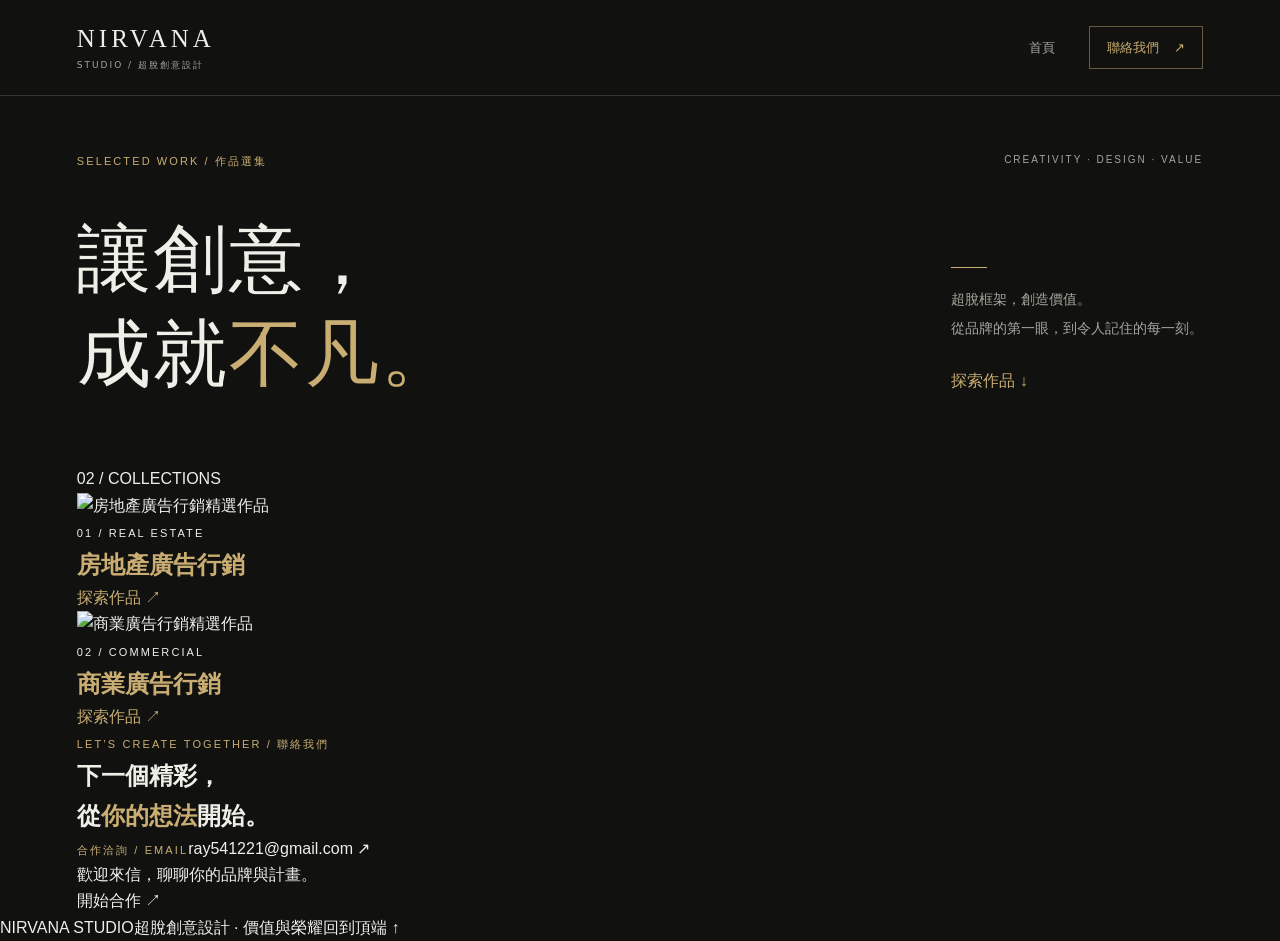
==== commit a6f25f79: "Restore portfolio galleries and remove unused audio block" ====
--- a/Nirvana_Studio/page2.html
+++ b/Nirvana_Studio/page2.html
@@ -1,2 +1,42 @@
-<!doctype html><html lang="zh-Hant"><head>  <meta charset="utf-8">  <meta name="viewport" content="width=device-width, initial-scale=1">  <meta name="theme-color" content="#111210">  <meta name="description" content="Nirvana Studio 超脫創意設計，探索房地產廣告與商業品牌設計作品，讓創意成就價值與榮耀。">  <title>作品展示與聯絡｜Nirvana Studio</title>  <link rel="stylesheet" href="./studio.css?v=20261014-gold">  <script src="./audio.js/audio.js?v=20261020" defer></script></head><body>  <a class="skip-link" href="#main">跳至主要內容</a>  <header class="site-header">    <a class="brand" href="./index.html" aria-label="Nirvana Studio 首頁">NIRVANA<span>STUDIO / 超脫創意設計</span></a>    <nav aria-label="主要導覽">      <a href="./index.html">首頁</a>      <a href="./page2.html#contact">聯絡我們 <span aria-hidden="true">↗</span></a>    <button class="site-audio-toggle" data-audio-toggle type="button" aria-label="開啟背景音樂" aria-pressed="false" title="開啟背景音樂"><svg viewBox="0 0 360 360" aria-hidden="true" focusable="false"><g fill="none" stroke="currentColor" stroke-linecap="round" stroke-linejoin="round"><path d="M84 154h44l66-54v160l-66-54H84z" stroke-width="18"/><path data-audio-slash d="M112 108l154 144" stroke-width="21"/></g></svg></button></nav>  </header>  <audio id="portfolioAudio" data-portfolio-audio src="https://cdn.pixabay.com/download/audio/2026/03/29/audio_72a9ff54fb.mp3?filename=atlasaudio-ambient-cinematic-510518.mp3" preload="none"></audio>  <main id="main">    <section class="intro shell" id="works">      <div class="intro-top"><span class="eyebrow">SELECTED WORK / 作品選集</span><span class="edition">CREATIVITY · DESIGN · VALUE</span></div>      <div class="intro-row">        <h1>讓創意，<br>成就<span class="gold">不凡。</span></h1>        <div class="intro-note"><span class="small-rule"></span><p>超脫框架，創造價值。<br>從品牌的第一眼，到令人記住的每一刻。</p><a class="text-link" href="#collection">探索作品 <span aria-hidden="true">↓</span></a></div>      </div>      <div class="section-label" id="collection"><span>02 / COLLECTIONS</span></div>      <div class="work-grid">        <a class="work-card" href="./房地產廣告行銷.html"><div class="work-image"><img src="./assets/thumbs/房地產廣告行銷封面.webp" alt="房地產廣告行銷精選作品" width="960" height="720" decoding="async" fetchpriority="high"></div><div class="work-meta"><div><span class="eyebrow" style="color:var(--ink)">01 / REAL ESTATE</span><h2 class="gold">房地產廣告行銷</h2></div><span class="work-count gold">探索作品 <span aria-hidden="true">↗</span></span></div></a>        <a class="work-card" href="./商業廣告行銷.html"><div class="work-image"><img src="./assets/thumbs/商業廣告行銷封面.webp" alt="商業廣告行銷精選作品" width="960" height="720" decoding="async" loading="lazy"></div><div class="work-meta"><div><span class="eyebrow" style="color:var(--ink)">02 / COMMERCIAL</span><h2 class="gold">商業廣告行銷</h2></div><span class="work-count gold">探索作品 <span aria-hidden="true">↗</span></span></div></a>      </div>    </section>    <section class="contact shell" id="contact">      <div><span class="eyebrow">LET’S CREATE TOGETHER / 聯絡我們</span><h2>下一個精彩，<br>從<span class="gold">你的想法</span>開始。</h2></div>
-
+<!doctype html>
+<html lang="zh-Hant">
+<head>
+  <meta charset="utf-8">
+  <meta name="viewport" content="width=device-width, initial-scale=1">
+  <meta name="theme-color" content="#111210">
+  <meta name="description" content="Nirvana Studio 超脫創意設計，探索房地產廣告與商業品牌設計作品，讓創意成就價值與榮耀。">
+  <title>作品展示與聯絡｜Nirvana Studio</title>
+  <link rel="stylesheet" href="./studio.css?v=20261014-cleanup">
+  
+</head>
+<body>
+  <a class="skip-link" href="#main">跳至主要內容</a>
+  <header class="site-header">
+    <a class="brand" href="./index.html" aria-label="Nirvana Studio 首頁">NIRVANA<span>STUDIO / 超脫創意設計</span></a>
+    <nav aria-label="主要導覽">
+      <a href="./index.html">首頁</a>
+      <a href="./page2.html#contact">聯絡我們 <span aria-hidden="true">↗</span></a>
+    </nav>
+  </header>
+  
+  <main id="main">
+    <section class="intro shell" id="works">
+      <div class="intro-top"><span class="eyebrow">SELECTED WORK / 作品選集</span><span class="edition">CREATIVITY · DESIGN · VALUE</span></div>
+      <div class="intro-row">
+        <h1>讓創意，<br>成就<span class="gold">不凡。</span></h1>
+        <div class="intro-note"><span class="small-rule"></span><p>超脫框架，創造價值。<br>從品牌的第一眼，到令人記住的每一刻。</p><a class="text-link" href="#collection">探索作品 <span aria-hidden="true">↓</span></a></div>
+      </div>
+      <div class="section-label" id="collection"><span>02 / COLLECTIONS</span></div>
+      <div class="work-grid">
+        <a class="work-card" href="./房地產廣告行銷.html"><div class="work-image"><img src="./assets/thumbs/房地產廣告行銷封面.webp" alt="房地產廣告行銷精選作品" width="960" height="720" decoding="async" fetchpriority="high"></div><div class="work-meta"><div><span class="eyebrow" style="color:var(--ink)">01 / REAL ESTATE</span><h2 class="gold">房地產廣告行銷</h2></div><span class="work-count gold">探索作品 <span aria-hidden="true">↗</span></span></div></a>
+        <a class="work-card" href="./商業廣告行銷.html"><div class="work-image"><img src="./assets/thumbs/商業廣告行銷封面.webp" alt="商業廣告行銷精選作品" width="960" height="720" decoding="async" loading="lazy"></div><div class="work-meta"><div><span class="eyebrow" style="color:var(--ink)">02 / COMMERCIAL</span><h2 class="gold">商業廣告行銷</h2></div><span class="work-count gold">探索作品 <span aria-hidden="true">↗</span></span></div></a>
+      </div>
+    </section>
+    <section class="contact shell" id="contact">
+      <div><span class="eyebrow">LET’S CREATE TOGETHER / 聯絡我們</span><h2>下一個精彩，<br>從<span class="gold">你的想法</span>開始。</h2></div>
+      <div class="contact-info"><span class="eyebrow">合作洽詢 / EMAIL</span><a class="email-link" href="mailto:ray541221@gmail.com">ray541221@gmail.com <span aria-hidden="true">↗</span></a><p>歡迎來信，聊聊你的品牌與計畫。</p><a class="contact-button" href="mailto:ray541221@gmail.com">開始合作 <span aria-hidden="true">↗</span></a></div>
+    </section>
+  </main>
+  <footer class="site-footer"><a href="./index.html">NIRVANA STUDIO</a><span>超脫創意設計 · 價值與榮耀</span><a href="#main">回到頂端 ↑</a></footer>
+</body>
+</html>
--- a/Nirvana_Studio/studio.css
+++ b/Nirvana_Studio/studio.css
@@ -5,7 +5,7 @@
 @media(max-width:600px){html{scroll-padding-top:112px}.shell{width:88%}.site-header{min-height:88px;padding-block:15px;gap:12px}.brand{font-size:18px;letter-spacing:2.6px}.brand span{font-size:7px;letter-spacing:.8px}nav{gap:14px}nav a{font-size:11px}nav a:last-child{padding:8px 0;border:none}nav a span{display:none}.intro{padding-top:30px}.edition{display:none}.eyebrow{font-size:9px;letter-spacing:1.5px}.intro-row{display:block;padding:30px 0 38px}h1{font-size:46px}.intro-note{max-width:none;margin-top:25px}.small-rule{display:none}.intro-note p{font-size:12px;margin:0 0 18px}.work-grid{grid-template-columns:1fr;gap:34px}.work-meta{padding:18px 0}.work-count{display:block}.work-meta h2{font-size:23px}.contact{grid-template-columns:1fr;gap:34px;padding-block:48px 55px;margin-top:52px}.contact h2{font-size:34px;margin:18px 0}.email-link{font-size:23px}.site-footer{flex-wrap:wrap;gap:14px;font-size:9px}.site-footer>span{order:3;flex-basis:100%}.portfolio{padding-top:22px}.portfolio-heading{padding:30px 0}.portfolio-heading h1{font-size:34px;letter-spacing:1px}.portfolio-heading p{font-size:12px}.filters{gap:7px}.filters button{padding:8px 11px;font-size:11px}.gallery{grid-template-columns:1fr;gap:25px}.group-heading h2{font-size:23px}.portfolio-cta{flex-direction:column;align-items:flex-start}.viewer-toolbar{padding:12px;gap:8px}.viewer-toolbar>span{font-size:11px}.viewer-toolbar>div{gap:6px}.viewer button{padding:8px 10px;font-size:12px}.viewer-stage{padding:8px}.viewer-bottom{padding-bottom:max(18px,env(safe-area-inset-bottom))}}
 @media(prefers-reduced-motion:reduce){html{scroll-behavior:auto}*,*::before,*::after{transition:none!important}}
 .viewer{height:100dvh;min-height:100dvh}.viewer.viewer-css-fullscreen{position:fixed;inset:0;width:100vw;height:100dvh;max-width:none;max-height:none;margin:0;z-index:2147483647}.viewer.viewer-css-fullscreen .viewer-toolbar{padding-top:max(16px,env(safe-area-inset-top))}.viewer.viewer-css-fullscreen .viewer-bottom{padding-bottom:max(20px,env(safe-area-inset-bottom))}body.viewer-css-fullscreen-active{overflow:hidden}
-.site-audio-toggle{width:44px;height:44px;display:grid;place-items:center;padding:0;border:0;background:transparent;color:var(--gold);flex:0 0 44px}.site-audio-toggle svg{width:34px;height:34px;display:block}.site-audio-toggle:hover{color:var(--ink)}audio[data-portfolio-audio]{display:none}
+
 
 
 .work-count.gold{color:var(--gold)}
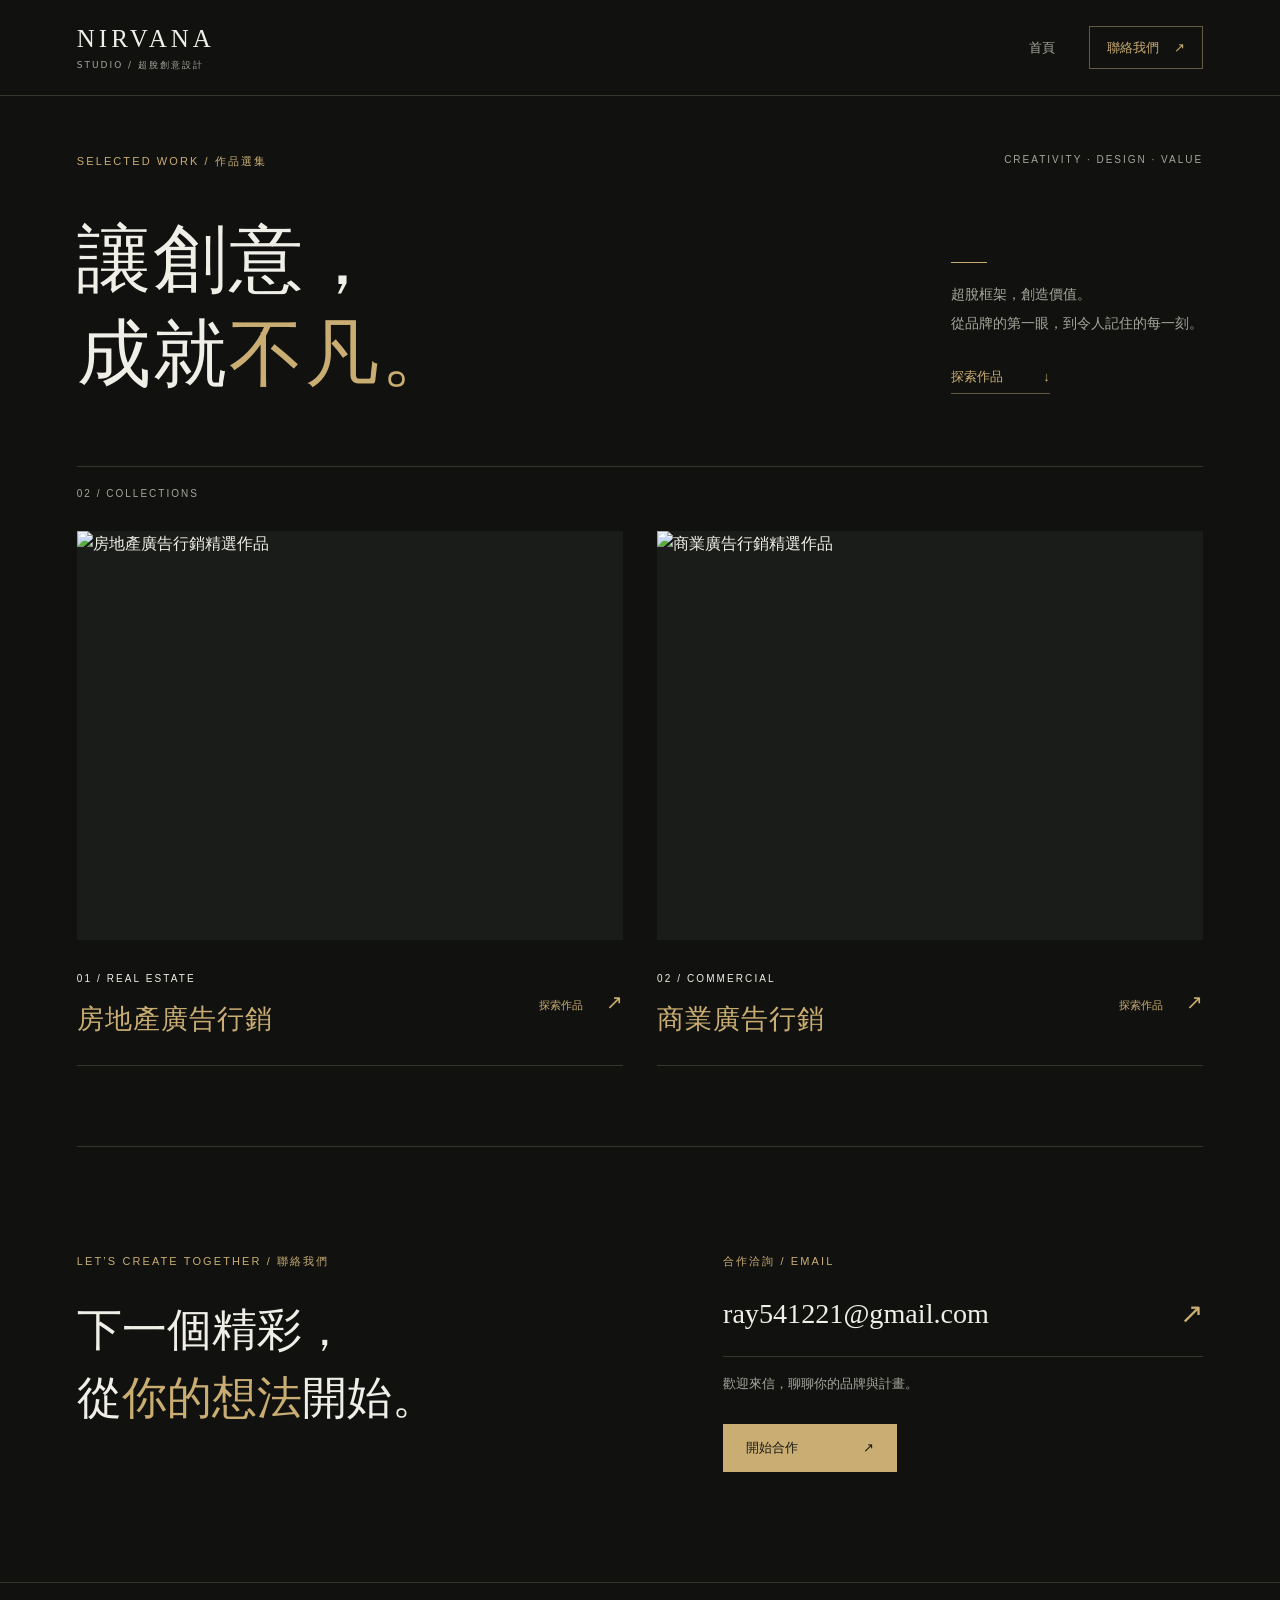
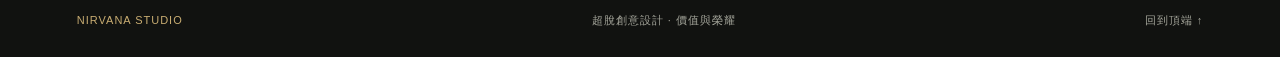
==== commit 75e6327d: "Fix mobile layout and readability on portfolio page" ====
--- a/Nirvana_Studio/page2.html
+++ b/Nirvana_Studio/page2.html
@@ -6,10 +6,10 @@
   <meta name="theme-color" content="#111210">
   <meta name="description" content="Nirvana Studio 超脫創意設計，探索房地產廣告與商業品牌設計作品，讓創意成就價值與榮耀。">
   <title>作品展示與聯絡｜Nirvana Studio</title>
-  <link rel="stylesheet" href="./studio.css?v=20261014-cleanup">
+  <link rel="stylesheet" href="./studio.css?v=20261014-mobile-fix">
   
 </head>
-<body>
+<body class="page2">
   <a class="skip-link" href="#main">跳至主要內容</a>
   <header class="site-header">
     <a class="brand" href="./index.html" aria-label="Nirvana Studio 首頁">NIRVANA<span>STUDIO / 超脫創意設計</span></a>
--- a/Nirvana_Studio/studio.css
+++ b/Nirvana_Studio/studio.css
@@ -1,11 +1,29 @@
 :root{color-scheme:dark;--bg:#111210;--panel:#1a1c19;--ink:#efeee7;--muted:#a5a69b;--gold:#c9ad72;--line:#34362e;--serif:Georgia,"Noto Serif TC","Songti TC",serif}
-*{box-sizing:border-box}html{scroll-behavior:smooth;scroll-padding-top:110px}body{margin:0;background:var(--bg);color:var(--ink);font-family:-apple-system,BlinkMacSystemFont,"Segoe UI","Noto Sans TC",sans-serif;line-height:1.65}a{color:inherit;text-decoration:none}button{font:inherit;cursor:pointer}a,button{-webkit-tap-highlight-color:transparent}button:focus-visible,a:focus-visible{outline:2px solid var(--gold);outline-offset:6px}::selection{background:var(--gold);color:var(--bg)}[hidden]{display:none!important}.gold{color:var(--gold)}.muted{color:var(--muted)}.shell{width:min(1320px,88%);margin-inline:auto}.eyebrow{font-size:11px;font-weight:500;letter-spacing:2.1px;color:var(--gold)}.site-header{min-height:96px;padding:18px 6%;display:flex;align-items:center;justify-content:space-between;gap:28px;border-bottom:1px solid var(--line);background:var(--bg);position:sticky;top:0;z-index:10}.brand{font-family:var(--serif);letter-spacing:4px;font-size:25px;line-height:1.3}.brand span{display:block;font-family:system-ui,sans-serif;font-size:9px;letter-spacing:2px;margin-top:5px;color:var(--muted)}nav{display:flex;align-items:center;gap:34px}nav a{font-size:13px;color:var(--muted);padding-block:8px}nav a:hover,nav a[aria-current]{color:var(--gold)}nav a:last-child{border:1px solid #655b43;padding:10px 17px;color:var(--gold)}nav a span{margin-left:12px}.skip-link{position:fixed;top:-100px;left:12px;padding:12px;background:var(--gold);color:#111;z-index:50}.skip-link:focus{top:12px}.intro{padding-top:56px}.intro-top{display:flex;justify-content:space-between;gap:20px}.edition{font-size:10px;letter-spacing:2px;color:var(--muted)}.intro-row{display:flex;justify-content:space-between;align-items:flex-end;gap:50px;padding:42px 0 64px}h1,h2,p{margin:0}h1{font-family:var(--serif);font-size:clamp(44px,5.8vw,80px);line-height:1.28;font-weight:400;letter-spacing:2px}.intro-note{max-width:360px;padding-bottom:8px}.intro-note p{color:var(--muted);font-size:14px;line-height:2.1;margin:17px 0 24px}.small-rule{display:block;width:36px;height:1px;background:var(--gold)}.text-link{color:var(--gold);display:inline-fle
+*{box-sizing:border-box}html{scroll-behavior:smooth;scroll-padding-top:110px}body{margin:0;background:var(--bg);color:var(--ink);font-family:-apple-system,BlinkMacSystemFont,"Segoe UI","Noto Sans TC",sans-serif;line-height:1.65}a{color:inherit;text-decoration:none}button{font:inherit;cursor:pointer}a,button{-webkit-tap-highlight-color:transparent}button:focus-visible,a:focus-visible{outline:2px solid var(--gold);outline-offset:6px}::selection{background:var(--gold);color:var(--bg)}[hidden]{display:none!important}.gold{color:var(--gold)}.muted{color:var(--muted)}.shell{width:min(1320px,88%);margin-inline:auto}.eyebrow{font-size:11px;font-weight:500;letter-spacing:2.1px;color:var(--gold)}.site-header{min-height:96px;padding:18px 6%;display:flex;align-items:center;justify-content:space-between;gap:28px;border-bottom:1px solid var(--line);background:var(--bg);position:sticky;top:0;z-index:10}.brand{font-family:var(--serif);letter-spacing:4px;font-size:25px;line-height:1.3}.brand span{display:block;font-family:system-ui,sans-serif;font-size:9px;letter-spacing:2px;margin-top:5px;color:var(--muted)}nav{display:flex;align-items:center;gap:34px}nav a{font-size:13px;color:var(--muted);padding-block:8px}nav a:hover,nav a[aria-current]{color:var(--gold)}nav a:last-child{border:1px solid #655b43;padding:10px 17px;color:var(--gold)}nav a span{margin-left:12px}.skip-link{position:fixed;top:-100px;left:12px;padding:12px;background:var(--gold);color:#111;z-index:50}.skip-link:focus{top:12px}.intro{padding-top:56px}.intro-top{display:flex;justify-content:space-between;gap:20px}.edition{font-size:10px;letter-spacing:2px;color:var(--muted)}.intro-row{display:flex;justify-content:space-between;align-items:flex-end;gap:50px;padding:42px 0 64px}h1,h2,p{margin:0}h1{font-family:var(--serif);font-size:clamp(44px,5.8vw,80px);line-height:1.28;font-weight:400;letter-spacing:2px}.intro-note{max-width:360px;padding-bottom:8px}.intro-note p{color:var(--muted);font-size:14px;line-height:2.1;margin:17px 0 24px}.small-rule{display:block;width:36px;height:1px;background:var(--gold)}.text-link{color:var(--gold);display:inline-flex;gap:40px;align-items:center;font-size:13px;border-bottom:1px solid #655b43;padding:0 0 6px}.section-label{display:flex;align-items:center;justify-content:space-between;border-top:1px solid var(--line);padding:19px 0 28px;font-size:13px}.section-label span:last-child{font-size:10px;letter-spacing:2px;color:var(--muted)}.work-grid{display:grid;grid-template-columns:1fr 1fr;gap:34px}.work-card{display:block;min-width:0}.work-image{position:relative;overflow:hidden;aspect-ratio:4/3;background:var(--panel)}.work-image img{width:100%;height:100%;display:block;object-fit:contain;transition:transform .35s ease}.work-card:hover .work-image img{transform:scale(1.025)}.image-cta{position:absolute;bottom:16px;right:16px;background:#111e;color:var(--ink);font-size:12px;padding:8px 14px;border:1px solid #ffffff30}.work-meta{display:flex;justify-content:space-between;align-items:center;gap:14px;padding:24px 0;border-bottom:1px solid var(--line)}.work-meta .eyebrow{font-size:10px}.work-meta h2{font-size:clamp(20px,2.1vw,29px);font-weight:400;letter-spacing:1px;margin-top:6px}.work-count{color:var(--muted);font-size:11px;white-space:nowrap}.work-count span{color:var(--gold);margin-left:20px;font-size:20px}.contact{display:grid;grid-template-columns:1.2fr 1fr;gap:70px;padding-block:100px 110px;margin-top:80px;border-top:1px solid var(--line)}.contact h2{font-family:var(--serif);font-size:clamp(32px,3.5vw,48px);font-weight:400;line-height:1.5;margin:24px 0 20px}.contact p{color:var(--muted);font-size:13px}.contact-info{align-self:center;min-width:0}.email-link{font-family:var(--serif);font-size:clamp(18px,2.2vw,29px);display:flex;gap:15px;justify-content:space-between;border-bottom:1px solid var(--line);padding:18px 0;margin-bottom:16px;overflow-wrap:anywhere}.email-link span{color:var(--gold)}.contact-button{display:inline-flex;justify-content:space-between;gap:65px;background:var(--gold);color:#191b16;padding:13px 23px;margin-top:30px;font-size:13px}.site-footer{display:flex;justify-content:space-between;gap:24px;padding:28px 6%;border-top:1px solid var(--line);font-size:11px;letter-spacing:1px;color:var(--muted)}.site-footer>a:first-child{color:var(--gold)}.portfolio{padding-top:30px;padding-bottom:60px}.back-link{font-size:12px;color:var(--muted)}.portfolio-heading{display:flex;justify-content:space-between;align-items:flex-end;gap:30px;padding:45px 0}.portfolio-heading h1{font-size:clamp(32px,4.5vw,58px);margin-top:16px}.portfolio-heading p{font-size:13px;line-height:2}.filters{display:flex;gap:8px;flex-wrap:wrap;padding:23px 0;border-top:1px solid var(--line);border-bottom:1px solid var(--line)}.filters button{border:1px solid var(--line);background:transparent;color:var(--muted);font-size:12px;min-height:44px;padding:9px 16px}.filters button[aria-pressed=true]{background:var(--gold);border-color:var(--gold);color:#171910}.filters button:hover{border-color:var(--gold)}.result-count{color:var(--muted);font-size:12px;padding-top:18px}.portfolio-group{margin-top:40px}.group-heading{display:flex;align-items:center;justify-content:space-between;margin-bottom:20px}.group-heading h2{font-family:var(--serif);font-weight:400;font-size:24px}.group-heading>span{color:var(--gold);font-size:10px;letter-spacing:2px}.gallery{display:grid;grid-template-columns:repeat(3,minmax(0,1fr));gap:28px 22px}.artwork{display:block;min-width:0}.artwork-frame{aspect-ratio:4/3;position:relative;overflow:hidden;background:var(--panel)}.artwork img{width:100%;height:100%;object-fit:contain;display:block;transition:transform .25s}.artwork:hover img{transform:scale(1.025)}.artwork-zoom{position:absolute;right:10px;bottom:10px;background:#111d;color:var(--gold);width:30px;height:30px;text-align:center;line-height:30px;border:1px solid #ffffff26}.artwork-caption{display:flex;justify-content:space-between;gap:10px;font-size:11px;color:var(--muted);padding-top:12px}.artwork-caption>span:last-child{color:var(--gold)}.portfolio-cta{margin-top:65px;padding-top:30px;border-top:1px solid var(--line);display:flex;justify-content:space-between;gap:25px;font-size:14px}.viewer{position:fixed;inset:0;width:100%;height:100%;max-width:none;max-height:none;margin:0;border:0;padding:0;background:#0d0e0c;color:var(--ink);overflow:hidden}.viewer[open]{display:flex;flex-direction:column}.viewer::backdrop{background:#000e}.viewer-toolbar{display:flex;justify-content:space-between;align-items:center;gap:15px;padding:16px 24px;border-bottom:1px solid var(--line);min-height:78px}.viewer-toolbar>span{font-size:13px}.viewer-toolbar>div{display:flex;gap:10px;flex-shrink:0}.viewer button{background:transparent;color:var(--ink);border:1px solid var(--line);min-height:44px;min-width:44px;padding:8px 16px;font-size:13px}.viewer button:hover{border-color:var(--gold);color:var(--gold)}.viewer-stage{flex:1;min-height:0;position:relative;display:flex;align-items:center;justify-content:center;padding:18px;touch-action:pan-y pinch-zoom}.viewer-stage img{display:block;max-width:100%;max-height:100%;object-fit:contain}.viewer-stage p{position:absolute;bottom:20px;background:#111e;color:var(--ink);padding:6px 14px;font-size:12px}.viewer-stage p:empty{display:none}.viewer-bottom{display:flex;gap:35px;align-items:center;justify-content:center;padding:14px 20px 20px}.viewer-bottom span{font-size:12px;min-width:75px;text-align:center;color:var(--muted)}
 @media(min-width:1600px){.site-header,.site-footer{padding-inline:calc((100vw - 1320px)/2)}}
 @media(max-width:900px){.gallery{grid-template-columns:repeat(2,minmax(0,1fr))}.intro-row{gap:25px}.intro-note{max-width:280px}.contact{gap:38px}.work-count{display:none}.portfolio-heading{align-items:flex-start;flex-direction:column;gap:18px}}
 @media(max-width:600px){html{scroll-padding-top:112px}.shell{width:88%}.site-header{min-height:88px;padding-block:15px;gap:12px}.brand{font-size:18px;letter-spacing:2.6px}.brand span{font-size:7px;letter-spacing:.8px}nav{gap:14px}nav a{font-size:11px}nav a:last-child{padding:8px 0;border:none}nav a span{display:none}.intro{padding-top:30px}.edition{display:none}.eyebrow{font-size:9px;letter-spacing:1.5px}.intro-row{display:block;padding:30px 0 38px}h1{font-size:46px}.intro-note{max-width:none;margin-top:25px}.small-rule{display:none}.intro-note p{font-size:12px;margin:0 0 18px}.work-grid{grid-template-columns:1fr;gap:34px}.work-meta{padding:18px 0}.work-count{display:block}.work-meta h2{font-size:23px}.contact{grid-template-columns:1fr;gap:34px;padding-block:48px 55px;margin-top:52px}.contact h2{font-size:34px;margin:18px 0}.email-link{font-size:23px}.site-footer{flex-wrap:wrap;gap:14px;font-size:9px}.site-footer>span{order:3;flex-basis:100%}.portfolio{padding-top:22px}.portfolio-heading{padding:30px 0}.portfolio-heading h1{font-size:34px;letter-spacing:1px}.portfolio-heading p{font-size:12px}.filters{gap:7px}.filters button{padding:8px 11px;font-size:11px}.gallery{grid-template-columns:1fr;gap:25px}.group-heading h2{font-size:23px}.portfolio-cta{flex-direction:column;align-items:flex-start}.viewer-toolbar{padding:12px;gap:8px}.viewer-toolbar>span{font-size:11px}.viewer-toolbar>div{gap:6px}.viewer button{padding:8px 10px;font-size:12px}.viewer-stage{padding:8px}.viewer-bottom{padding-bottom:max(18px,env(safe-area-inset-bottom))}}
 @media(prefers-reduced-motion:reduce){html{scroll-behavior:auto}*,*::before,*::after{transition:none!important}}
 .viewer{height:100dvh;min-height:100dvh}.viewer.viewer-css-fullscreen{position:fixed;inset:0;width:100vw;height:100dvh;max-width:none;max-height:none;margin:0;z-index:2147483647}.viewer.viewer-css-fullscreen .viewer-toolbar{padding-top:max(16px,env(safe-area-inset-top))}.viewer.viewer-css-fullscreen .viewer-bottom{padding-bottom:max(20px,env(safe-area-inset-bottom))}body.viewer-css-fullscreen-active{overflow:hidden}
+.work-count.gold{color:var(--gold)}
 
-
-
-.work-count.gold{color:var(--gold)}
+/* Mobile readability for the second page. Keep browser zoom available while
+   making the initial layout fit the device width without pinch-to-shrink. */
+@media(max-width:600px){
+  .page2 .site-header{min-height:96px;padding-block:16px}
+  .page2 .brand{font-size:20px;letter-spacing:2.8px}
+  .page2 .brand span{font-size:8px;letter-spacing:1px}
+  .page2 nav{gap:16px}
+  .page2 nav a{font-size:13px}
+  .page2 .eyebrow{font-size:11px;letter-spacing:1.6px}
+  .page2 h1{font-size:46px;line-height:1.32}
+  .page2 .intro-note p{font-size:16px;line-height:1.9}
+  .page2 .text-link{font-size:16px;gap:28px}
+  .page2 .section-label{font-size:16px;padding-block:20px 26px}
+  .page2 .section-label span:last-child{font-size:13px}
+  .page2 .work-meta h2{font-size:26px}
+  .page2 .work-count{font-size:16px}
+  .page2 .contact p{font-size:16px;line-height:1.9}
+  .page2 .contact-button{font-size:16px}
+  .page2 .site-footer{font-size:11px}
+}
